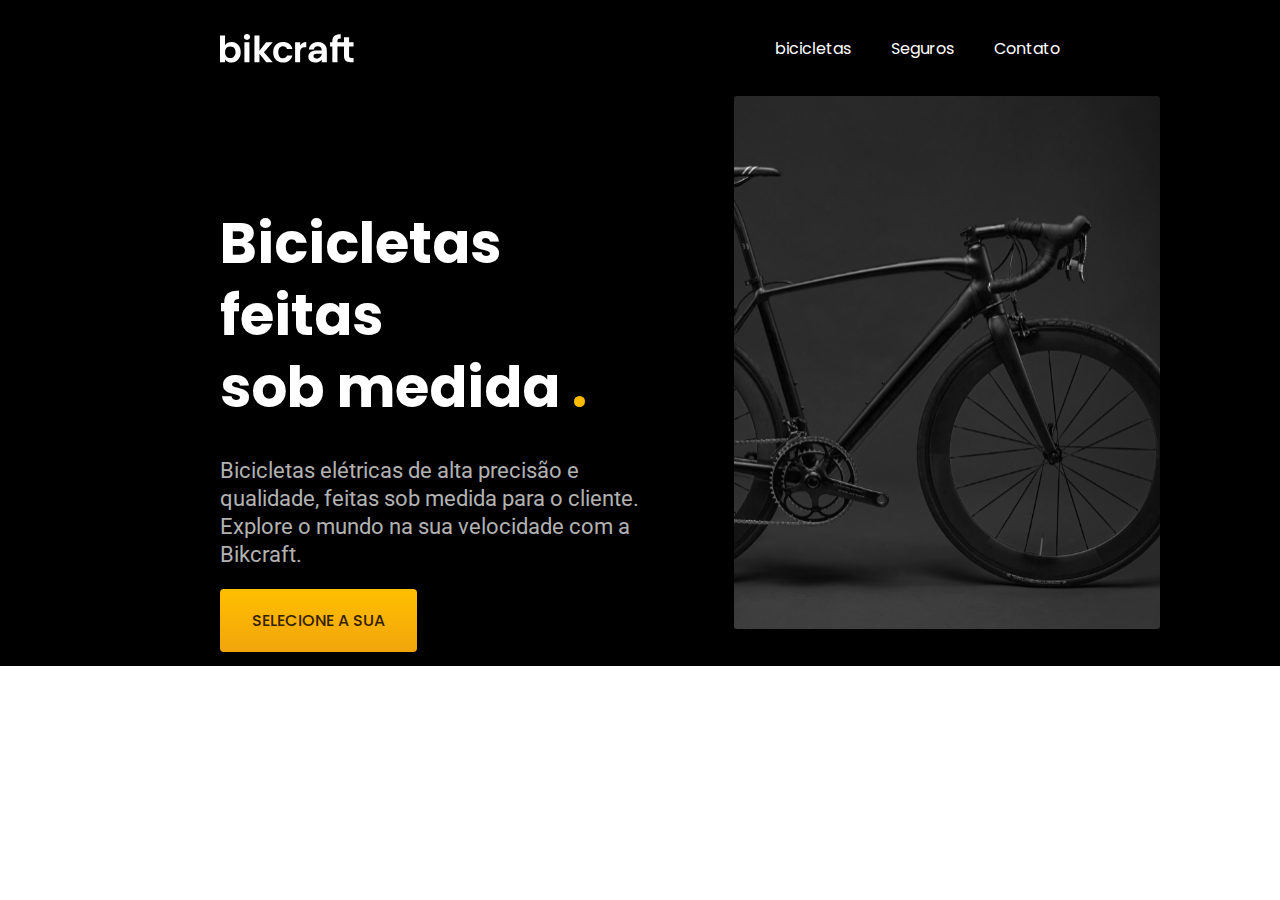
==== index.html @ 3790fc19 "introdução ok" ====
<!DOCTYPE html>
<html lang="pt-BR">

<head>
  <meta charset="UTF-8">
  <meta http-equiv="X-UA-Compatible" content="IE=edge">
  <meta name="viewport" content="width=device-width, initial-scale=1.0">
  <link rel="stylesheet" href="./css/geral.css">
  <link rel="stylesheet" href="./css/header.css">
  <link rel="stylesheet" href="./css/introducao.css">
  <title>Bikcraft Loja de bicicletas</title>
</head>

<body>
  <header class="header">
    <img class="logo-header" src="/img/bikcraft.svg" alt="logo bikcraft">

    <nav>
      <ul class="menu">
        <li><a href="#">bicicletas</a></li>
        <li><a href="#">Seguros</a></li>
        <li><a href="#">Contato</a></li>
      </ul>
    </nav>
  </header>

  <section id="introducao">
    <div>
      <h1 class="titulo-introducao">Bicicletas feitas <br>
        sob medida <span>.</span></h1>

      <p class="paragrafo-introducao">Bicicletas elétricas de alta precisão e qualidade, feitas sob medida para o
        cliente. Explore o mundo na sua
        velocidade
        com a Bikcraft.</p>

      <a class="botao-introducao" href="#">Selecione a sua</a>
    </div>

    <img class="bike-intro" src="/img/bicicleta-intro.svg" alt="bicicleta foto">
  </section>
</body>

</html>
---- css/geral.css ----
@import url("https://fonts.googleapis.com/css2?family=Poppins:wght@400;500;700&family=Roboto:wght@400;500;700&display=swap");

* {
  margin: 0;
  padding: 0;
}

:root {
  --bg-black: #000000;
  --font-titulo: "Poppins", sans-serif;
  --font-subtitulo: "Roboto", sans-serif;
}
---- css/header.css ----
.header {
  display: flex;
  flex-wrap: wrap;
  background: var(--bg-black);
  justify-content: space-between;
  align-items: center;
  padding: 2rem 13.75rem 2rem 13.75rem;
  font-family: "Poppins", sans-serif;
}

.logo-header {
  max-width: 100%;
}

.menu {
  display: flex;
  flex-wrap: wrap;
  list-style: none;
  gap: 2.5rem;
}

.menu li a {
  color: #ffffff;
  text-decoration: none;
}
---- css/introducao.css ----
#introducao {
  display: grid;
  grid-template-columns: 1fr 1fr;
  gap: 88px;
  padding: 0px 120px 120px 220px;
  background: #000000;
  height: 450px;
}

#introducao div {
  color: #ffffff;
  padding-top: 7rem;
}

.titulo-introducao {
  font-family: var(--font-titulo);
  font-size: 3.5rem;
  line-height: 72px;
}

.titulo-introducao span {
  color: #ffbb00;
}

.paragrafo-introducao {
  font-family: var(--font-subtitulo);
  font-size: 1.4rem;
  line-height: 28px;
  margin: 32px 0 40px 0;
  color: #b2b2b2;
}

.botao-introducao {
  padding: 20px 32px;
  border-radius: 4px;
  background: linear-gradient(180deg, #ffbf00 0%, #f2a50c 100%);
  text-decoration: none;
  text-transform: uppercase;
  color: #332200;
  font-family: var(--font-titulo);
  font-weight: 500;
  font-size: 1rem;
}

.bike-intro {
  max-width: 100%;
}

@media (min-width: 1920px) {
  #introducao {
    height: 550px;
  }

  .titulo-introducao {
    font-size: 5rem;
    line-height: 92px;
  }

  .paragrafo-introducao {
    font-size: 2rem;
    line-height: 40px;
  }
}
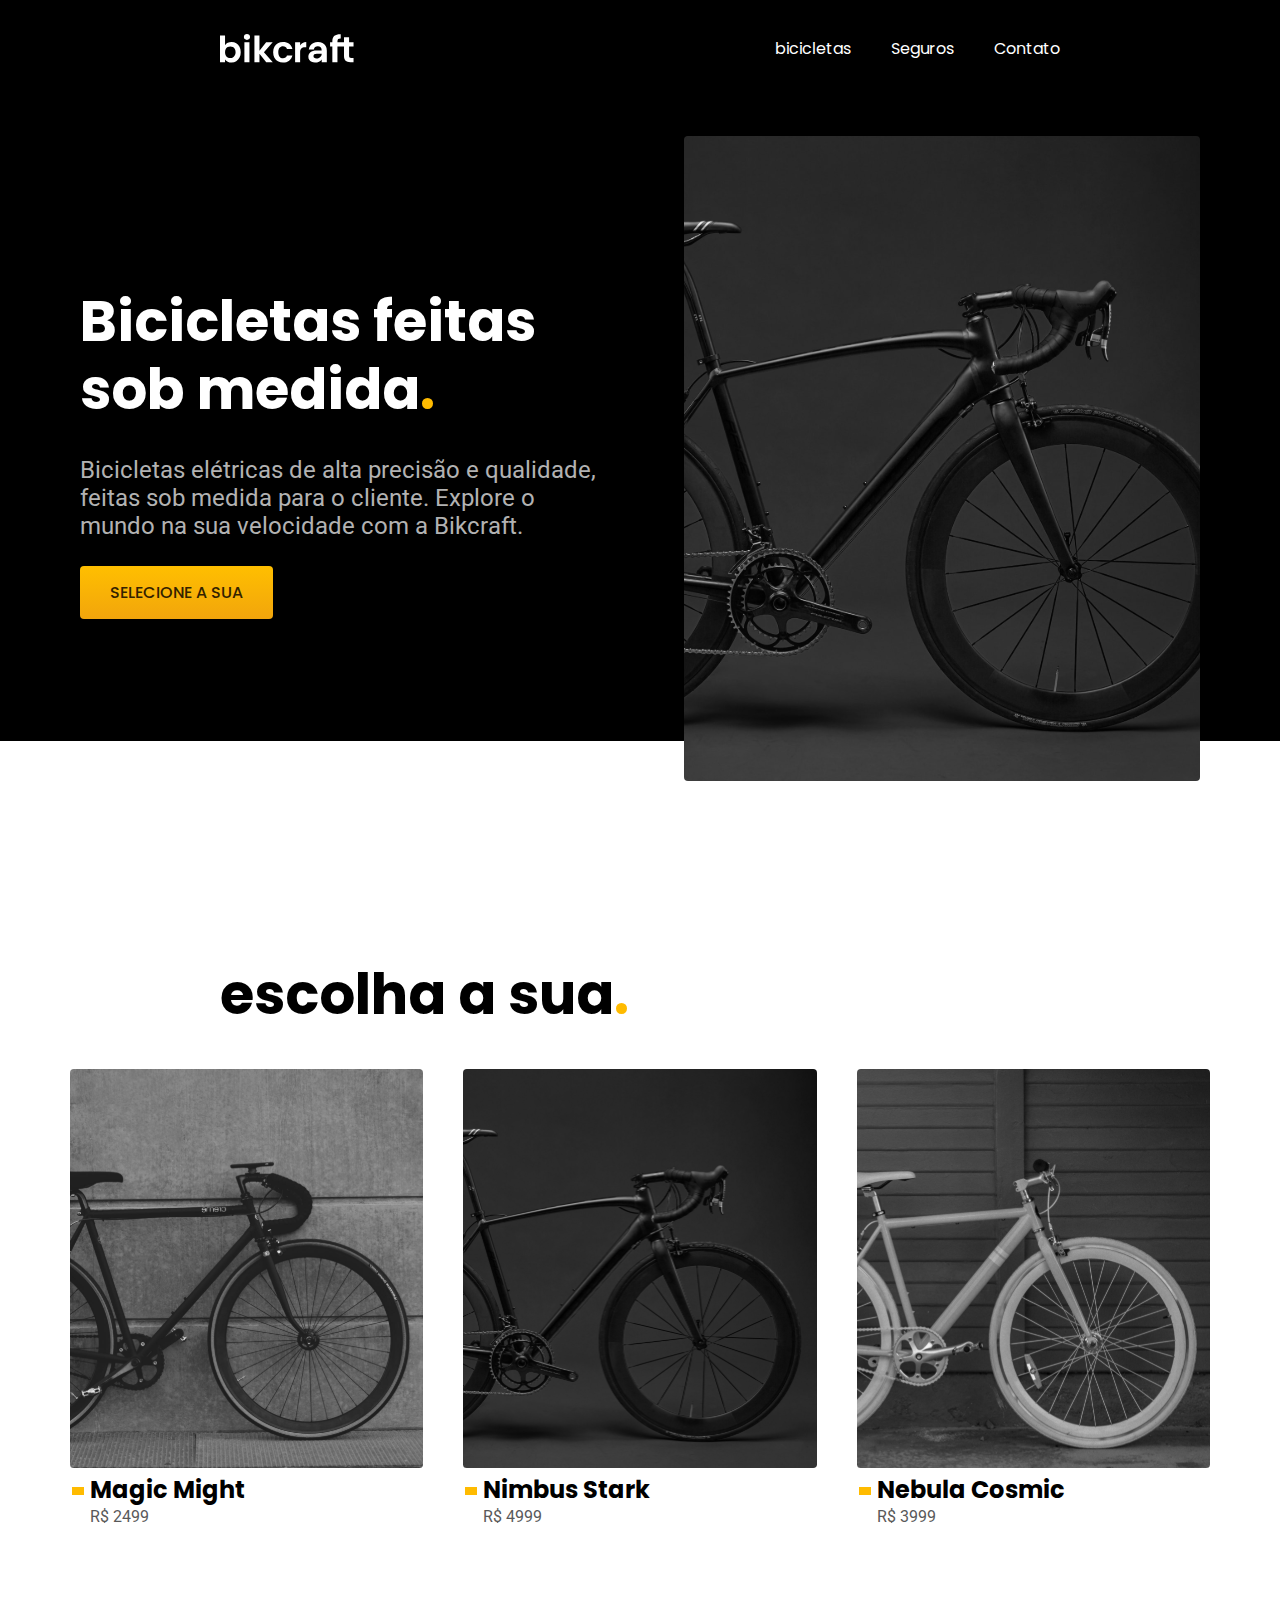
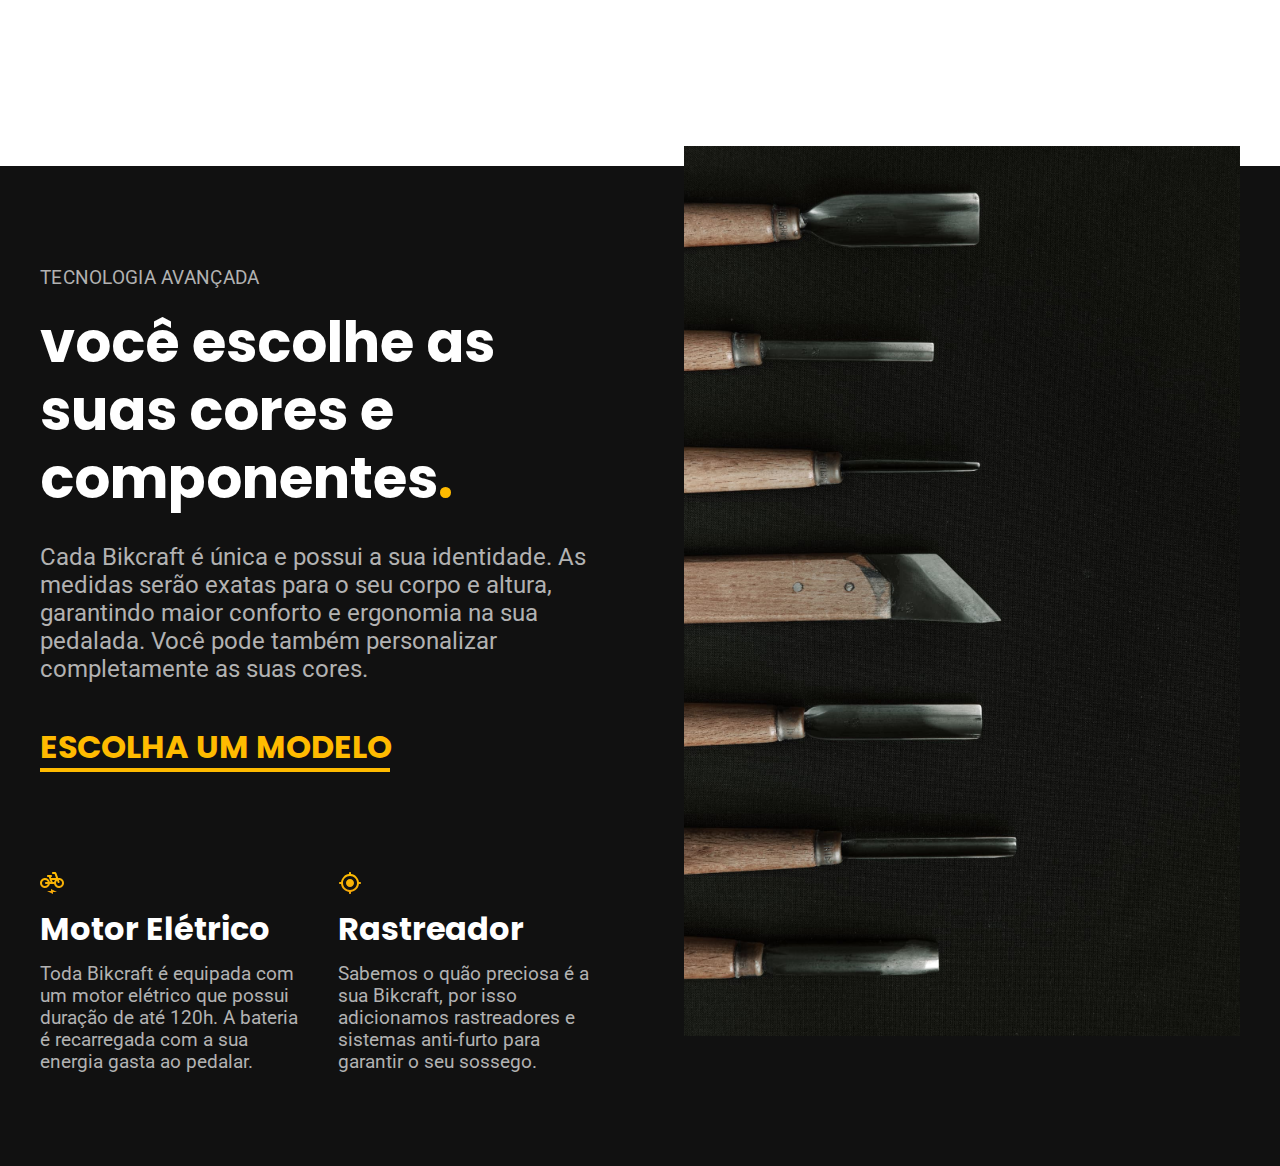
==== commit 6d1aed59: "responsividade" ====
--- a/index.html
+++ b/index.html
@@ -8,6 +8,9 @@
   <link rel="stylesheet" href="./css/geral.css">
   <link rel="stylesheet" href="./css/header.css">
   <link rel="stylesheet" href="./css/introducao.css">
+  <link rel="stylesheet" href="./css/selecao-bike.css">
+  <link rel="stylesheet" href="./css/selecao-bike.css">
+  <link rel="stylesheet" href="./css/diferencial.css">
   <title>Bikcraft Loja de bicicletas</title>
 </head>
 
@@ -26,8 +29,8 @@
 
   <section id="introducao">
     <div>
-      <h1 class="titulo-introducao">Bicicletas feitas <br>
-        sob medida <span>.</span></h1>
+      <h1 class="titulo">Bicicletas feitas <br>
+        sob medida<span>.</span></h1>
 
       <p class="paragrafo-introducao">Bicicletas elétricas de alta precisão e qualidade, feitas sob medida para o
         cliente. Explore o mundo na sua
@@ -39,6 +42,58 @@
 
     <img class="bike-intro" src="/img/bicicleta-intro.svg" alt="bicicleta foto">
   </section>
+
+  <section id="bicicletas">
+    <h1 class="titulo">escolha a sua<span>.</span></h1>
+
+    <div class="selecao-bike">
+
+      <div class="bike-option">
+        <a href="#"><img src="/img/bike-Magic-might.svg" alt=""></a>
+        <h2>Magic Might</h2>
+        <span>R$ 2499</span>
+      </div>
+
+      <div class="bike-option">
+        <a href=""><img src="/img/Nimbus-stark.svg" alt=""></a>
+        <h2>Nimbus Stark</h2>
+        <span>R$ 4999</span>
+      </div>
+
+      <div class="bike-option">
+        <a href=""><img src="/img/Nebula-Cosmic.svg" alt=""></a>
+        <h2>Nebula Cosmic</h2>
+        <span>R$ 3999</span>
+      </div>
+    </div>
+  </section>
+
+  <section id="diferencial">
+    <div>
+      <p class="p1">Tecnologia avançada</p>
+      <h1 class="titulo">você escolhe as <br> suas cores e <br> componentes<span>.</span></h1>
+      <p class="p2">Cada Bikcraft é única e possui a sua identidade. As medidas serão exatas para o seu corpo e altura,
+        garantindo
+        maior
+        conforto e ergonomia na sua pedalada. Você pode também personalizar completamente as suas cores.</p>
+      <h3 class="escolha">ESCOLHA UM MODELO</h3>
+
+      <div class="adicionais-diferencial">
+        <img src="/img/eletrica.svg" alt="">
+        <img src="/img/rastreador.svg" alt="">
+        <h3 class="subtitulo-diferencial">Motor Elétrico</h3>
+        <h3 class="subtitulo-diferencial">Rastreador</h3>
+        <p class="p-diferencial">Toda Bikcraft é equipada com um motor elétrico que possui duração de até 120h. A
+          bateria é recarregada com a sua energia
+          gasta ao pedalar.</p>
+        <p class="p-diferencial">Sabemos o quão preciosa é a sua Bikcraft, por isso adicionamos rastreadores e sistemas
+          anti-furto para garantir o seu
+          sossego.</p>
+      </div>
+    </div>
+
+    <img class="img-ferramentas" src="/img/ferramentas.svg" alt="ferramentas diferencial">
+  </section>
 </body>
 
 </html>--- a/css/introducao.css
+++ b/css/introducao.css
@@ -2,36 +2,34 @@
   display: grid;
   grid-template-columns: 1fr 1fr;
   gap: 88px;
-  padding: 0px 120px 120px 220px;
+  padding: 0px 120px 0px 220px;
   background: #000000;
-  height: 450px;
 }
 
 #introducao div {
   color: #ffffff;
-  padding-top: 7rem;
+  margin-top: 12rem;
 }
 
-.titulo-introducao {
+.titulo {
   font-family: var(--font-titulo);
-  font-size: 3.5rem;
+  font-size: 4rem;
   line-height: 72px;
 }
 
-.titulo-introducao span {
+.titulo span {
   color: #ffbb00;
 }
 
-.paragrafo-introducao {
+#introducao .paragrafo-introducao {
   font-family: var(--font-subtitulo);
-  font-size: 1.4rem;
-  line-height: 28px;
+  font-size: 2rem;
   margin: 32px 0 40px 0;
   color: #b2b2b2;
 }
 
 .botao-introducao {
-  padding: 20px 32px;
+  padding: 15px 30px;
   border-radius: 4px;
   background: linear-gradient(180deg, #ffbf00 0%, #f2a50c 100%);
   text-decoration: none;
@@ -44,13 +42,11 @@
 
 .bike-intro {
   max-width: 100%;
+  position: relative;
+  top: 40px;
 }
 
 @media (min-width: 1920px) {
-  #introducao {
-    height: 550px;
-  }
-
   .titulo-introducao {
     font-size: 5rem;
     line-height: 92px;
@@ -61,3 +57,35 @@
     line-height: 40px;
   }
 }
+
+@media (max-width: 1470px) {
+  .titulo {
+    font-size: 3.5rem;
+    line-height: 68px;
+  }
+
+  #introducao .paragrafo-introducao {
+    font-size: 1.5rem;
+  }
+}
+
+@media (max-width: 1340px) {
+  #introducao {
+    padding: 0px 80px;
+  }
+}
+
+@media (max-width: 1160px) {
+  #introducao {
+    grid-template-columns: 1fr;
+    padding: 0px 150px 100px 150px;
+  }
+
+  #introducao div {
+    margin-top: 6rem;
+  }
+
+  .bike-intro {
+    display: none;
+  }
+}
--- a/css/selecao-bike.css
+++ b/css/selecao-bike.css
@@ -0,0 +1,40 @@
+#bicicletas {
+  margin-top: 220px;
+}
+
+#bicicletas .titulo {
+  margin-left: 220px;
+}
+
+.selecao-bike {
+  display: grid;
+  grid-template-columns: repeat(3, 1fr);
+  gap: 40px;
+  padding: 40px 70px;
+}
+
+.bike-option h2 {
+  font-family: "Poppins", sans-serif;
+  padding-left: 20px;
+  position: relative;
+}
+
+.bike-option h2::before {
+  content: "";
+  position: absolute;
+  width: 12px;
+  height: 8px;
+  background: #ffbb00;
+  left: 2px;
+  top: 15px;
+}
+
+.bike-option span {
+  color: #595959;
+  font-family: "Roboto", sans-serif;
+  padding-left: 20px;
+}
+
+.bike-option img {
+  max-width: 100%;
+}
--- a/css/selecao-bike.css
+++ b/css/selecao-bike.css
@@ -0,0 +1,40 @@
+#bicicletas {
+  margin-top: 220px;
+}
+
+#bicicletas .titulo {
+  margin-left: 220px;
+}
+
+.selecao-bike {
+  display: grid;
+  grid-template-columns: repeat(3, 1fr);
+  gap: 40px;
+  padding: 40px 70px;
+}
+
+.bike-option h2 {
+  font-family: "Poppins", sans-serif;
+  padding-left: 20px;
+  position: relative;
+}
+
+.bike-option h2::before {
+  content: "";
+  position: absolute;
+  width: 12px;
+  height: 8px;
+  background: #ffbb00;
+  left: 2px;
+  top: 15px;
+}
+
+.bike-option span {
+  color: #595959;
+  font-family: "Roboto", sans-serif;
+  padding-left: 20px;
+}
+
+.bike-option img {
+  max-width: 100%;
+}
--- a/css/diferencial.css
+++ b/css/diferencial.css
@@ -0,0 +1,75 @@
+#diferencial {
+  display: grid;
+  grid-template-columns: 1fr 1fr;
+  gap: 88px;
+  margin-top: 200px;
+  padding: 72px 120px 0px 220px;
+  background: #111111;
+  height: 100vh;
+}
+
+#diferencial div p {
+  color: #b2b2b2;
+  font-family: "Roboto", sans-serif;
+  font-size: 1.5rem;
+}
+
+#diferencial .p1 {
+  font-size: 1.2rem;
+  text-transform: uppercase;
+  letter-spacing: 0.015em;
+  margin-bottom: 20px;
+}
+
+#diferencial .titulo {
+  color: #ffffff;
+  margin-bottom: 30px;
+}
+
+.escolha {
+  color: #ffbb00;
+  text-transform: uppercase;
+  font-family: "Poppins", sans-serif;
+  font-size: 2rem;
+  margin: 40px 0px 100px 0px;
+  position: relative;
+}
+
+.escolha::after {
+  content: "";
+  width: 350px;
+  height: 4px;
+  background-color: #ffbb00;
+  position: absolute;
+  left: 0px;
+  top: 45px;
+}
+
+.adicionais-diferencial {
+  display: grid;
+  grid-template-columns: 1fr 1fr;
+  gap: 10px 40px;
+}
+
+.subtitulo-diferencial {
+  font-family: "Poppins", sans-serif;
+  color: #ffffff;
+  font-size: 2rem;
+}
+
+#diferencial .adicionais-diferencial .p-diferencial {
+  font-size: 1.2rem;
+  line-height: 22px;
+}
+
+.img-ferramentas {
+  max-width: 100%;
+  position: relative;
+  top: -120px;
+}
+
+@media (max-width: 1300px) {
+  #diferencial {
+    padding: 100px 40px 0px 40px;
+  }
+}
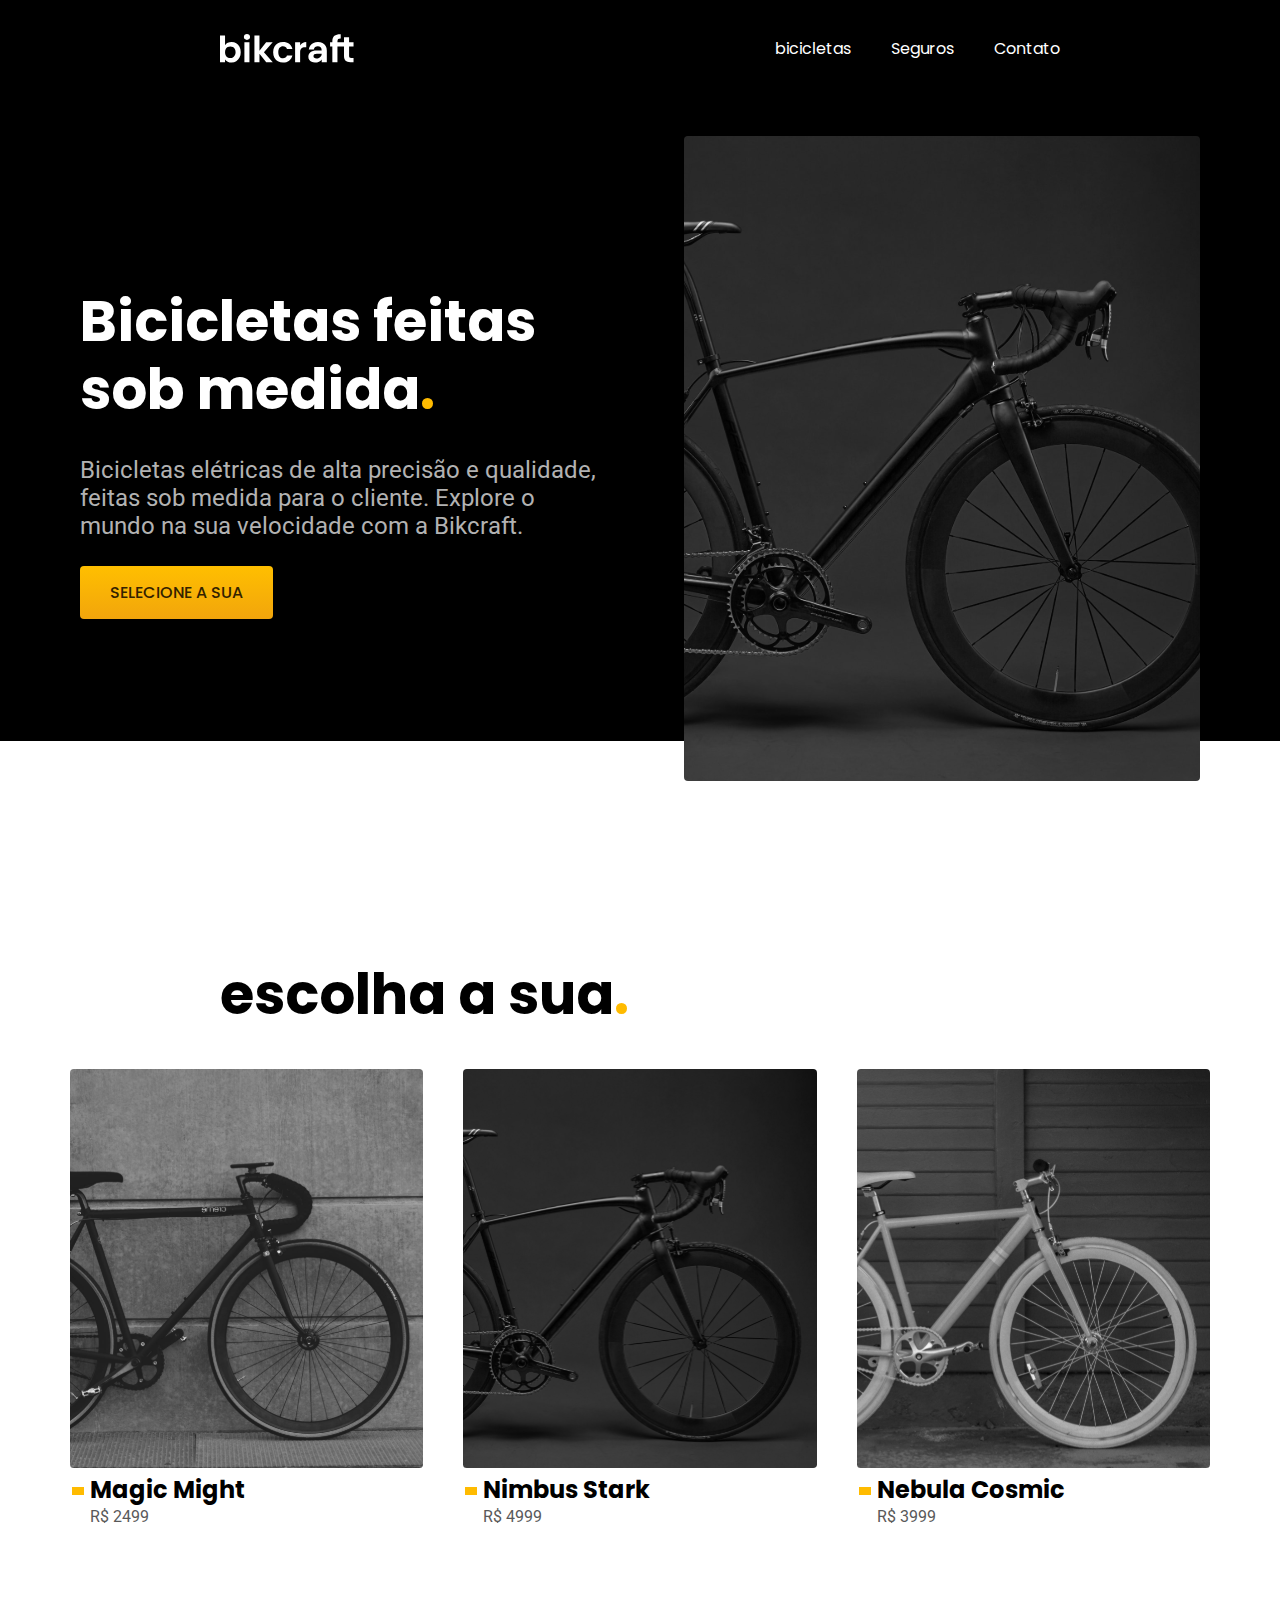
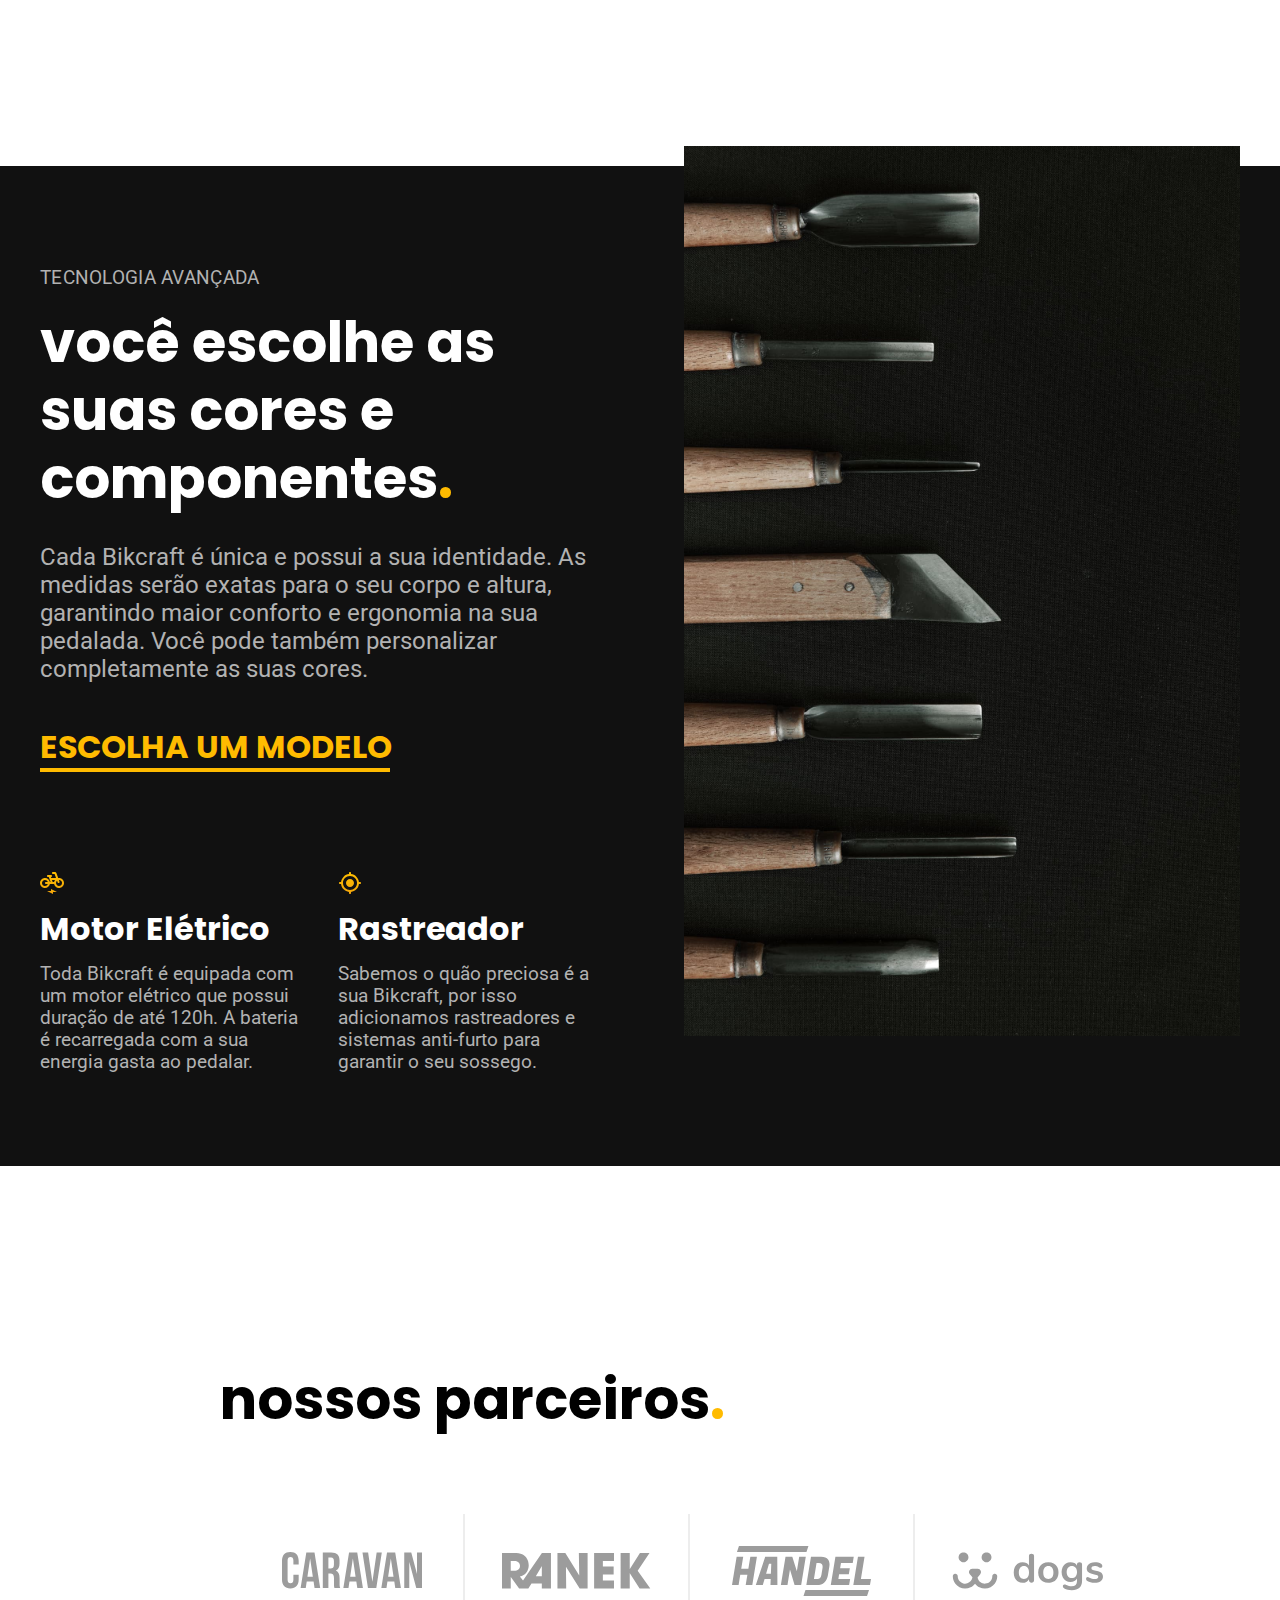
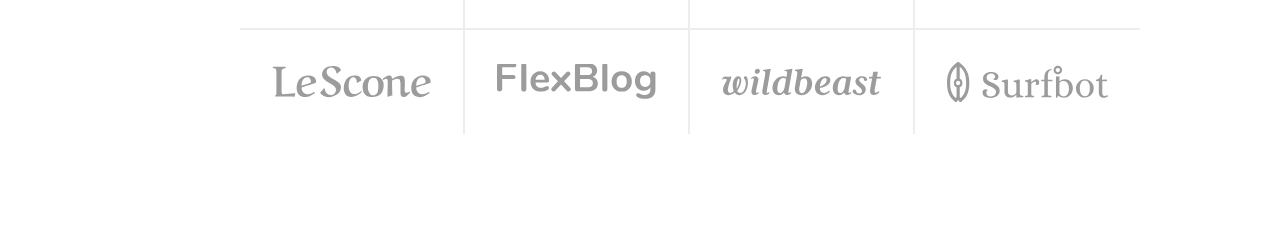
==== commit 101c58f2: "parceiros ok" ====
--- a/index.html
+++ b/index.html
@@ -11,6 +11,7 @@
   <link rel="stylesheet" href="./css/selecao-bike.css">
   <link rel="stylesheet" href="./css/selecao-bike.css">
   <link rel="stylesheet" href="./css/diferencial.css">
+  <link rel="stylesheet" href="./css/parceiros.css">
   <title>Bikcraft Loja de bicicletas</title>
 </head>
 
@@ -94,6 +95,23 @@
 
     <img class="img-ferramentas" src="/img/ferramentas.svg" alt="ferramentas diferencial">
   </section>
+
+  <section id="parceiros">
+    <h1 class="titulo">nossos parceiros<span>.</span></h1>
+
+    <div>
+      <ul class="conteiner-parceiros">
+        <li><img class="img-parceiros" src="/img/parceiros/caravan.svg" alt=""></li>
+        <li><img class="img-parceiros" src="/img/parceiros/ranek.svg" alt=""></li>
+        <li><img class="img-parceiros" src="/img/parceiros/handel.svg" alt=""></li>
+        <li><img class="img-parceiros" src="/img//parceiros/dogs.svg" alt=""></li>
+        <li><img class="img-parceiros" src="/img/parceiros/lescone.svg" alt=""></li>
+        <li><img class="img-parceiros" src="/img/parceiros/flexblog.svg" alt=""></li>
+        <li><img class="img-parceiros" src="/img//parceiros/wildbeast.svg" alt=""></li>
+        <li><img class="img-parceiros" src="/img//parceiros/surfbot.svg" alt=""></li>
+      </ul>
+    </div>
+  </section>
 </body>
 
 </html>--- a/css/header.css
+++ b/css/header.css
@@ -23,3 +23,9 @@
   color: #ffffff;
   text-decoration: none;
 }
+
+@media (max-width: 900px) {
+  .header {
+    padding: 2rem 5rem;
+  }
+}
--- a/css/introducao.css
+++ b/css/introducao.css
@@ -23,7 +23,7 @@
 
 #introducao .paragrafo-introducao {
   font-family: var(--font-subtitulo);
-  font-size: 2rem;
+  font-size: 1.8rem;
   margin: 32px 0 40px 0;
   color: #b2b2b2;
 }
--- a/css/selecao-bike.css
+++ b/css/selecao-bike.css
@@ -38,3 +38,13 @@
 .bike-option img {
   max-width: 100%;
 }
+
+@media (max-width: 850px) {
+  #bicicletas .titulo {
+    margin-left: 10rem;
+  }
+  .selecao-bike {
+    margin-left: 5rem;
+    grid-template-columns: 1fr;
+  }
+}
--- a/css/selecao-bike.css
+++ b/css/selecao-bike.css
@@ -38,3 +38,13 @@
 .bike-option img {
   max-width: 100%;
 }
+
+@media (max-width: 850px) {
+  #bicicletas .titulo {
+    margin-left: 10rem;
+  }
+  .selecao-bike {
+    margin-left: 5rem;
+    grid-template-columns: 1fr;
+  }
+}
--- a/css/diferencial.css
+++ b/css/diferencial.css
@@ -73,3 +73,25 @@
     padding: 100px 40px 0px 40px;
   }
 }
+
+@media (max-width: 1170px) {
+  #diferencial {
+    padding: 50px 40px 0px 40px;
+  }
+  #diferencial div p {
+    font-size: 1.2rem;
+  }
+
+  #diferencial .titulo {
+    font-size: 3rem;
+    line-height: 50px;
+  }
+  .escolha {
+    font-size: 1.5rem;
+    margin: 40px 0px 50px 0px;
+  }
+
+  .escolha::after {
+    width: 260px;
+  }
+}
--- a/css/parceiros.css
+++ b/css/parceiros.css
@@ -0,0 +1,32 @@
+#parceiros {
+  margin-top: 200px;
+  padding: 0px 120px 100px 220px;
+}
+
+.conteiner-parceiros {
+  margin-top: 80px;
+  display: grid;
+  grid-template-columns: repeat(4, 1fr);
+  padding: 0px 20px;
+  list-style: none;
+}
+
+.conteiner-parceiros li {
+  padding: 32px;
+  display: flex;
+  border-right: 2px solid #ededed;
+}
+
+.conteiner-parceiros li:last-child,
+.conteiner-parceiros li:nth-child(4) {
+  border-right: none;
+}
+
+.conteiner-parceiros li:nth-child(n + 5) {
+  border-top: 2px solid #ededed;
+}
+
+.img-parceiros {
+  margin: auto;
+  max-width: 100%;
+}
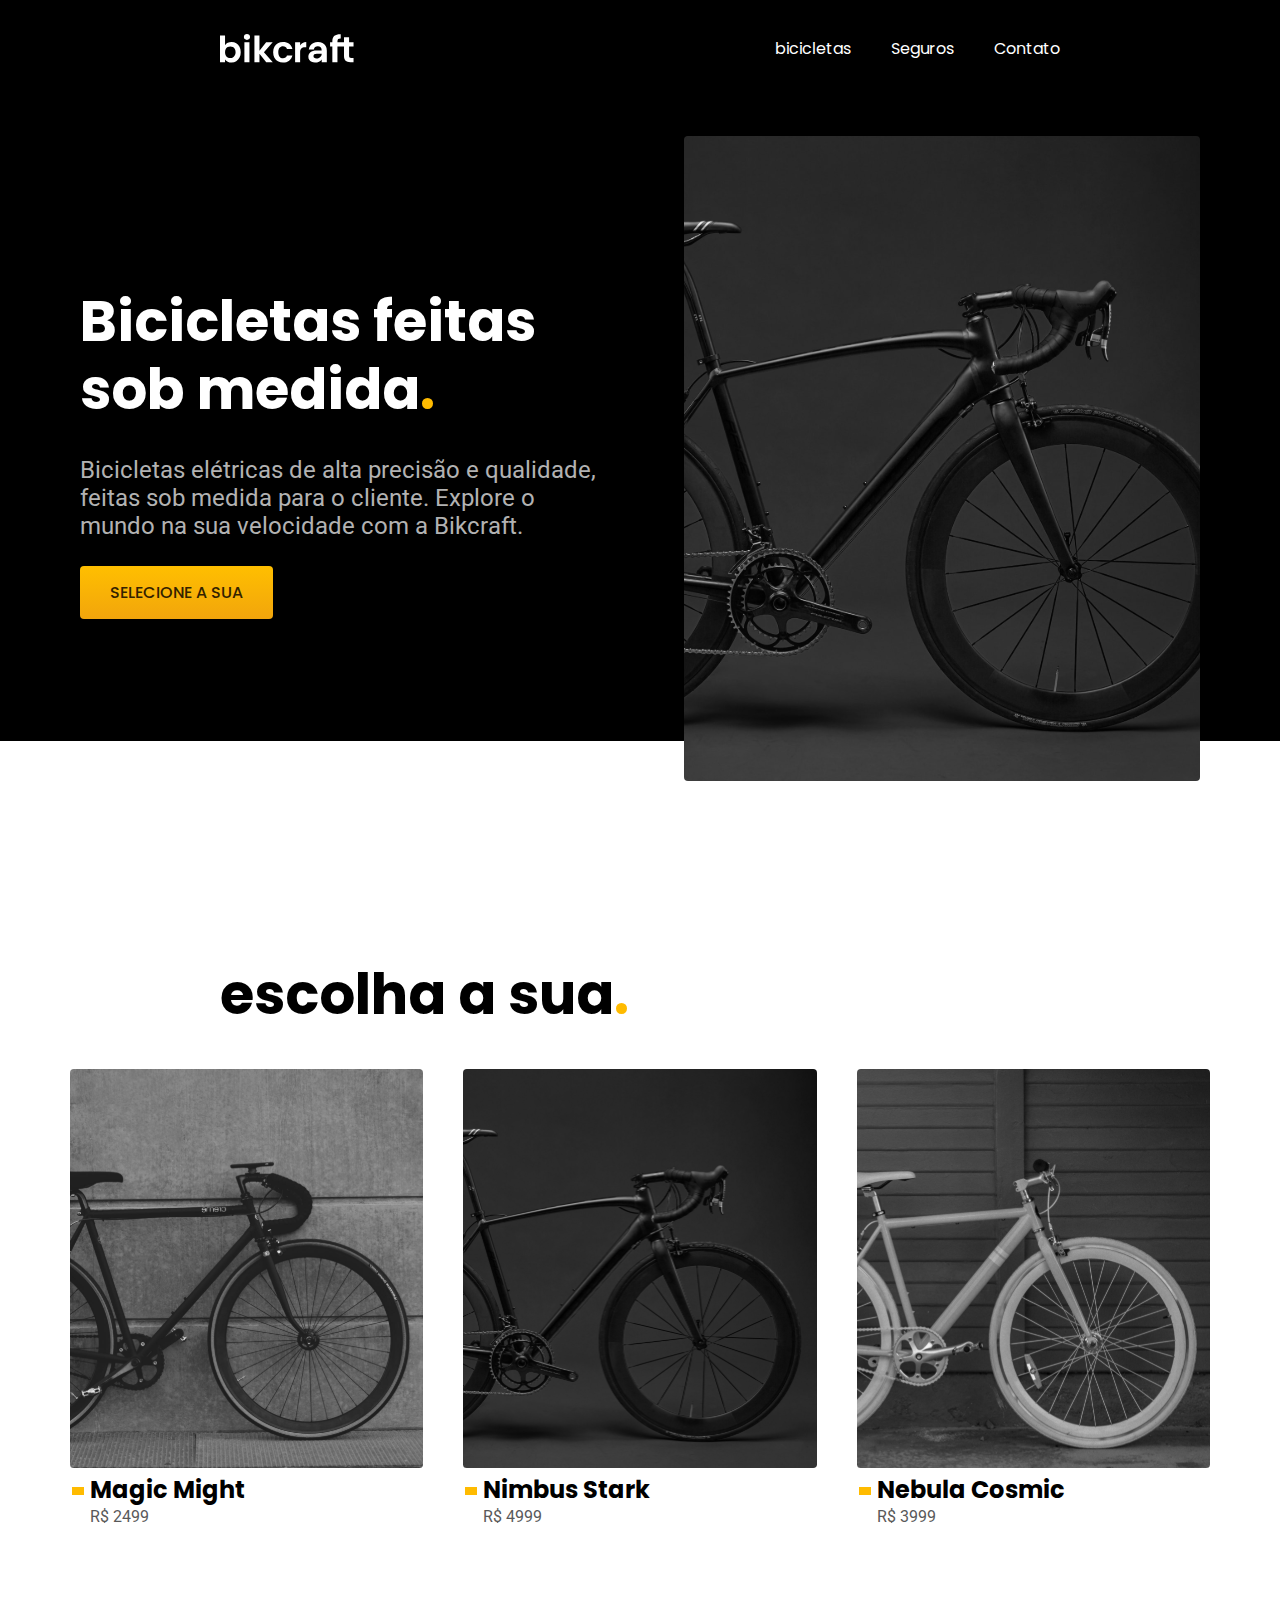
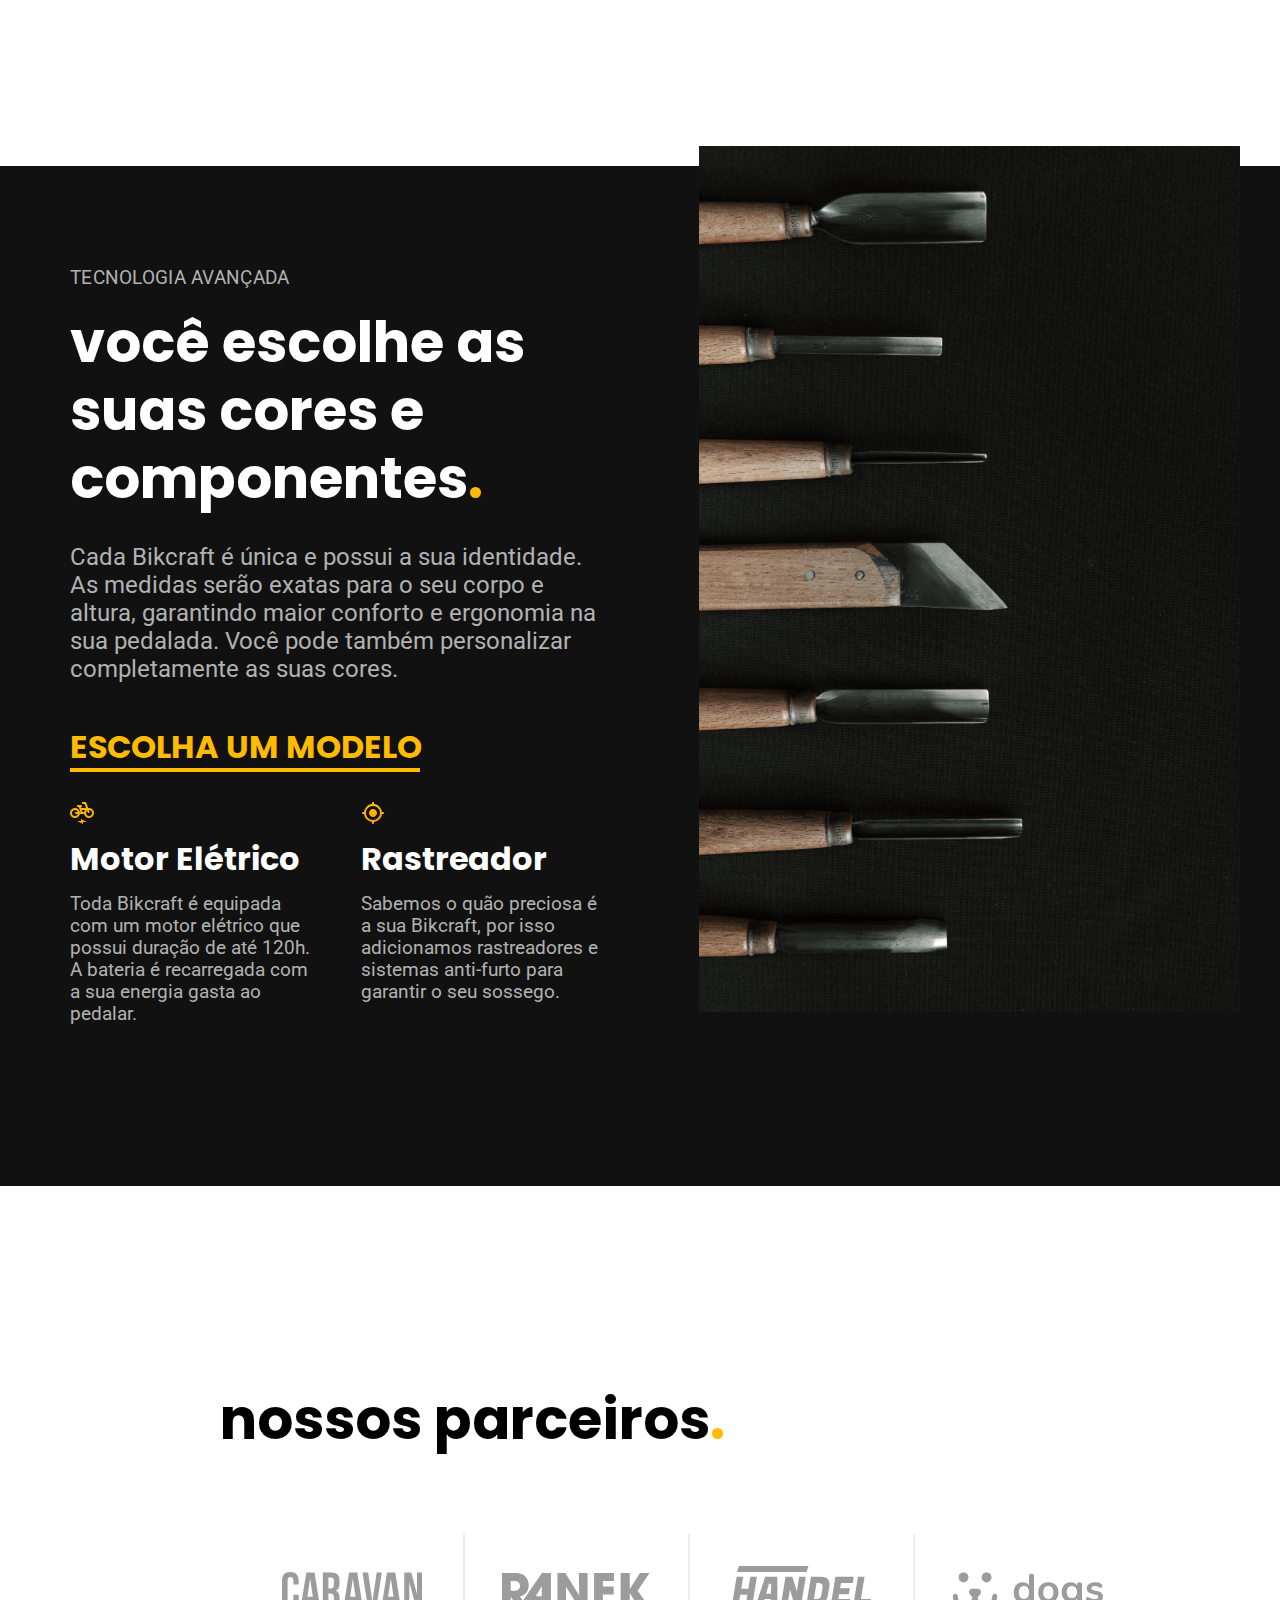
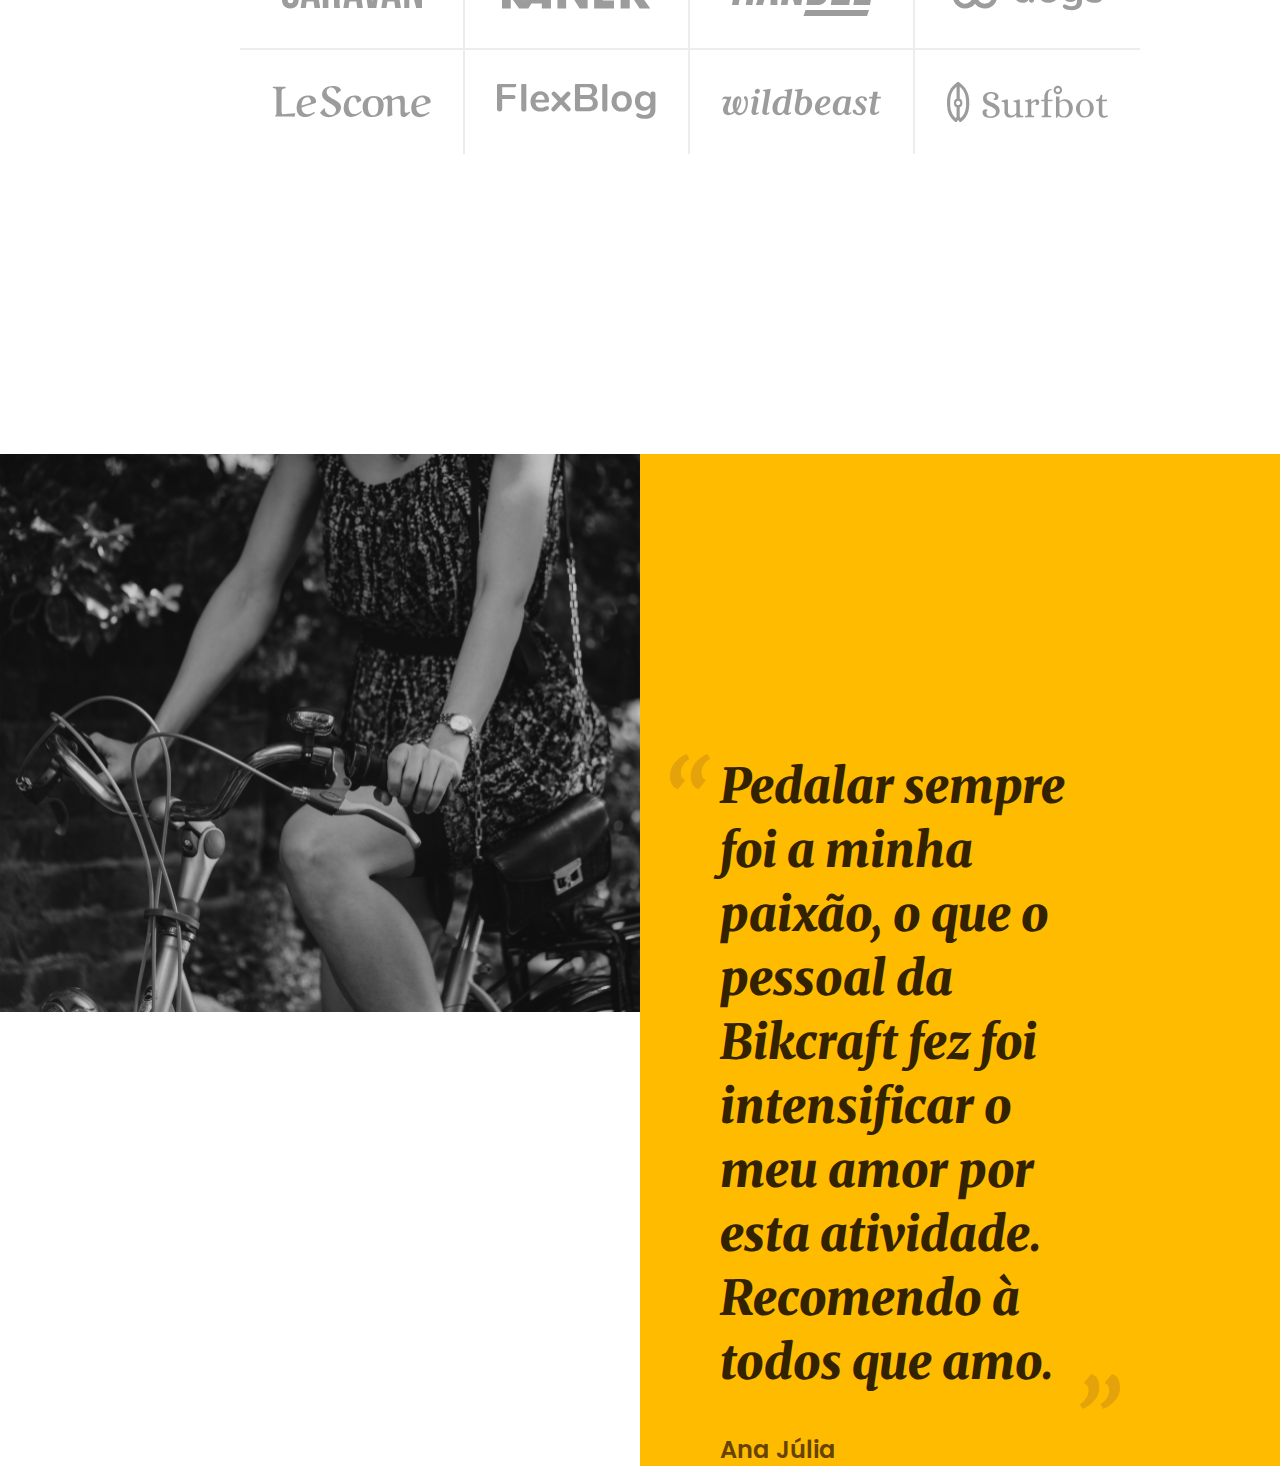
==== commit 15636c15: "depoimento ok" ====
--- a/index.html
+++ b/index.html
@@ -12,6 +12,7 @@
   <link rel="stylesheet" href="./css/selecao-bike.css">
   <link rel="stylesheet" href="./css/diferencial.css">
   <link rel="stylesheet" href="./css/parceiros.css">
+  <link rel="stylesheet" href="./css/depoimento.css">
   <title>Bikcraft Loja de bicicletas</title>
 </head>
 
@@ -112,6 +113,18 @@
       </ul>
     </div>
   </section>
+
+  <article class="depoimento">
+    <img class="img-depoimento" src="/img/depoimento.svg" alt="mulher andando de bicicleta">
+
+    <div class="container-paragrafo">
+      <p class="texto-depoimento">Pedalar sempre foi a minha paixão, o que o pessoal da Bikcraft fez foi intensificar o
+        meu amor por esta
+        atividade.
+        Recomendo à todos que amo.</p>
+      <span class="nome-depoimento">Ana Júlia</span>
+    </div>
+  </article>
 </body>
 
 </html>--- a/css/geral.css
+++ b/css/geral.css
@@ -1,4 +1,4 @@
-@import url("https://fonts.googleapis.com/css2?family=Poppins:wght@400;500;700&family=Roboto:wght@400;500;700&display=swap");
+@import url("https://fonts.googleapis.com/css2?family=Merriweather:ital,wght@1,700&family=Poppins:wght@400;500;700&family=Roboto:wght@400;500;700&display=swap");
 
 * {
   margin: 0;
--- a/css/diferencial.css
+++ b/css/diferencial.css
@@ -68,9 +68,13 @@
   top: -120px;
 }
 
-@media (max-width: 1300px) {
+@media (max-width: 1440px) {
   #diferencial {
-    padding: 100px 40px 0px 40px;
+    padding: 100px 40px 20px 70px;
+  }
+
+  .escolha {
+    margin-bottom: 30px;
   }
 }
 
--- a/css/depoimento.css
+++ b/css/depoimento.css
@@ -0,0 +1,54 @@
+.depoimento {
+  display: grid;
+  grid-template-columns: 1fr 1fr;
+  margin-top: 200px;
+}
+
+.img-depoimento {
+  width: 100%;
+}
+
+.container-paragrafo {
+  background: #ffbb00;
+  padding: 300px 180px 0 80px;
+}
+
+.texto-depoimento {
+  font-family: "Merriweather";
+  font-style: italic;
+  font-weight: 900;
+  font-size: 3rem;
+  line-height: 4rem;
+  color: #332200;
+  display: inline-block;
+  margin-bottom: 40px;
+  position: relative;
+}
+
+.texto-depoimento::after {
+  content: "";
+  width: 40px;
+  height: 35px;
+  position: absolute;
+  bottom: -15px;
+  right: -20px;
+  background: url(/img/aspas.svg) no-repeat center;
+}
+
+.texto-depoimento::before {
+  content: "";
+  width: 40px;
+  height: 35px;
+  position: absolute;
+  left: -50px;
+  background: url(/img/aspas2.svg) no-repeat center;
+}
+
+.nome-depoimento {
+  font-family: "Poppins";
+  font-style: normal;
+  font-weight: 600;
+  font-size: 1.5rem;
+  line-height: 2rem;
+  color: #664400;
+}
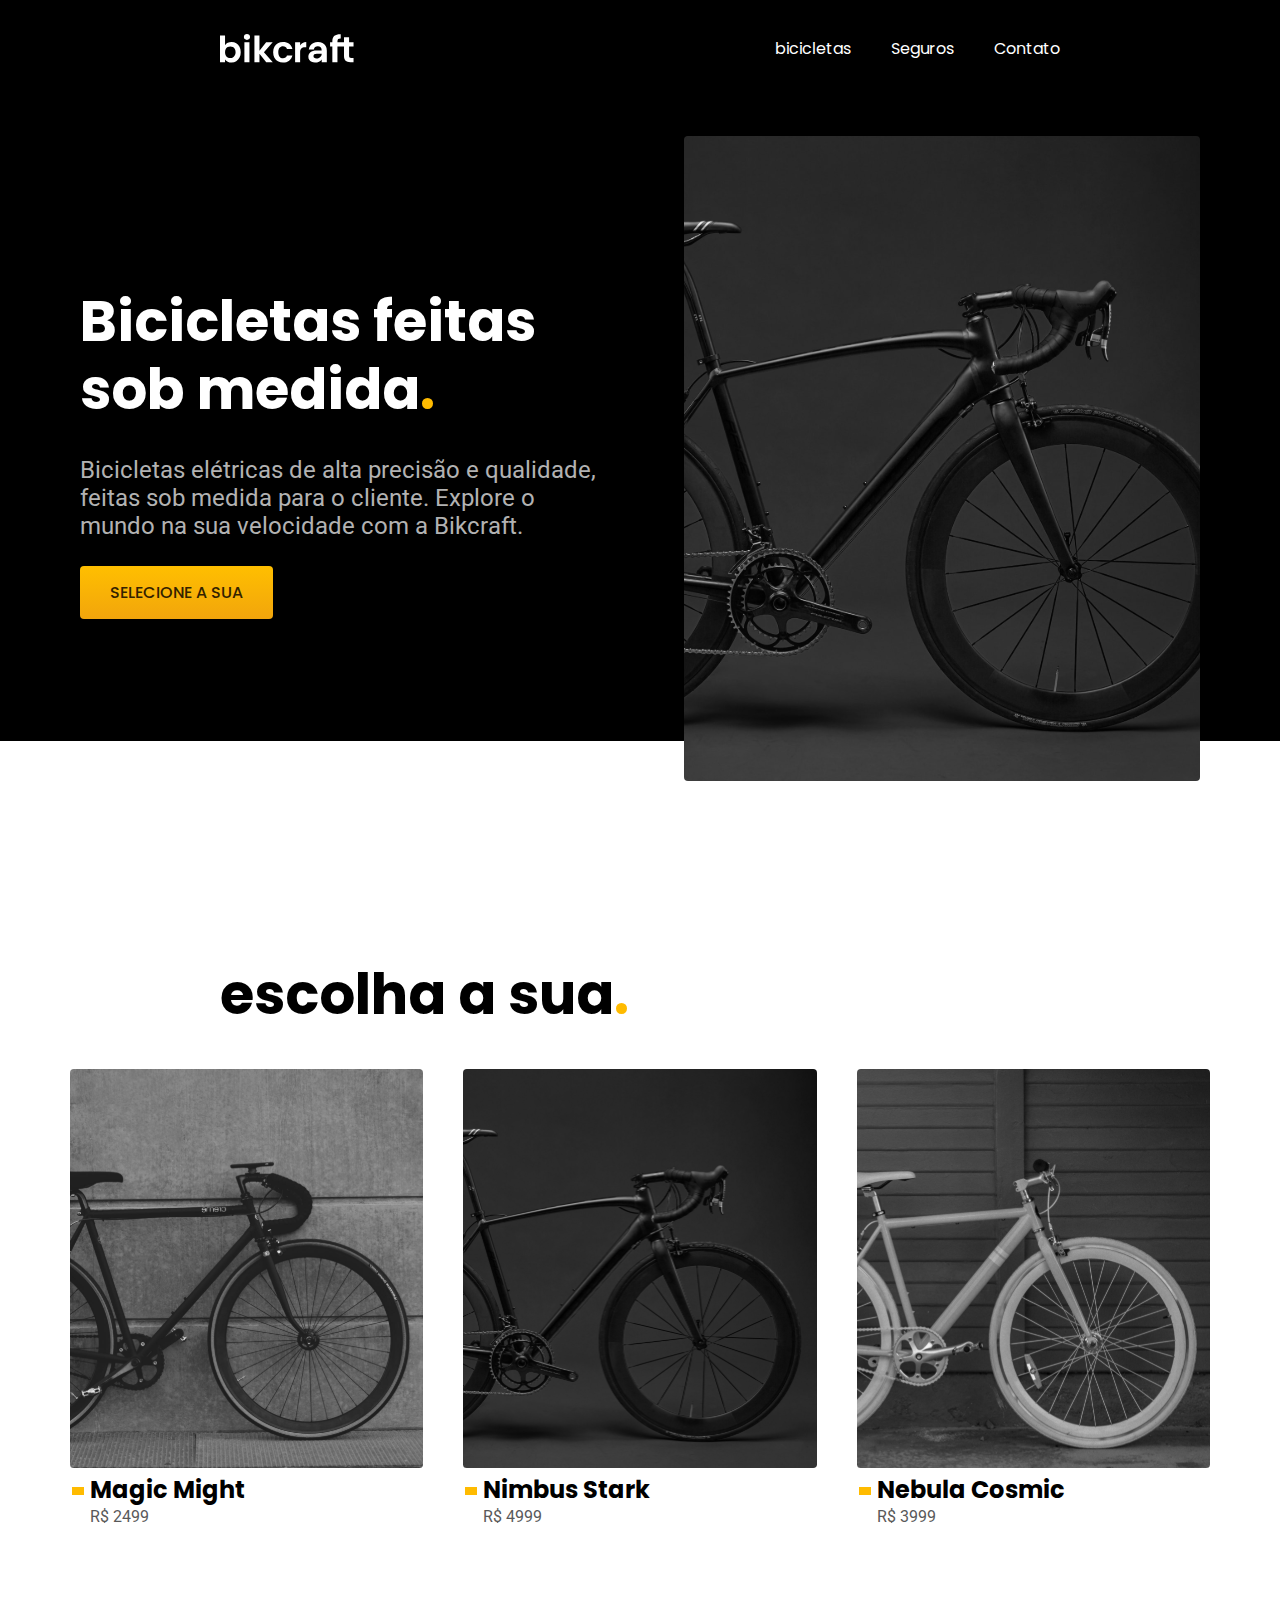
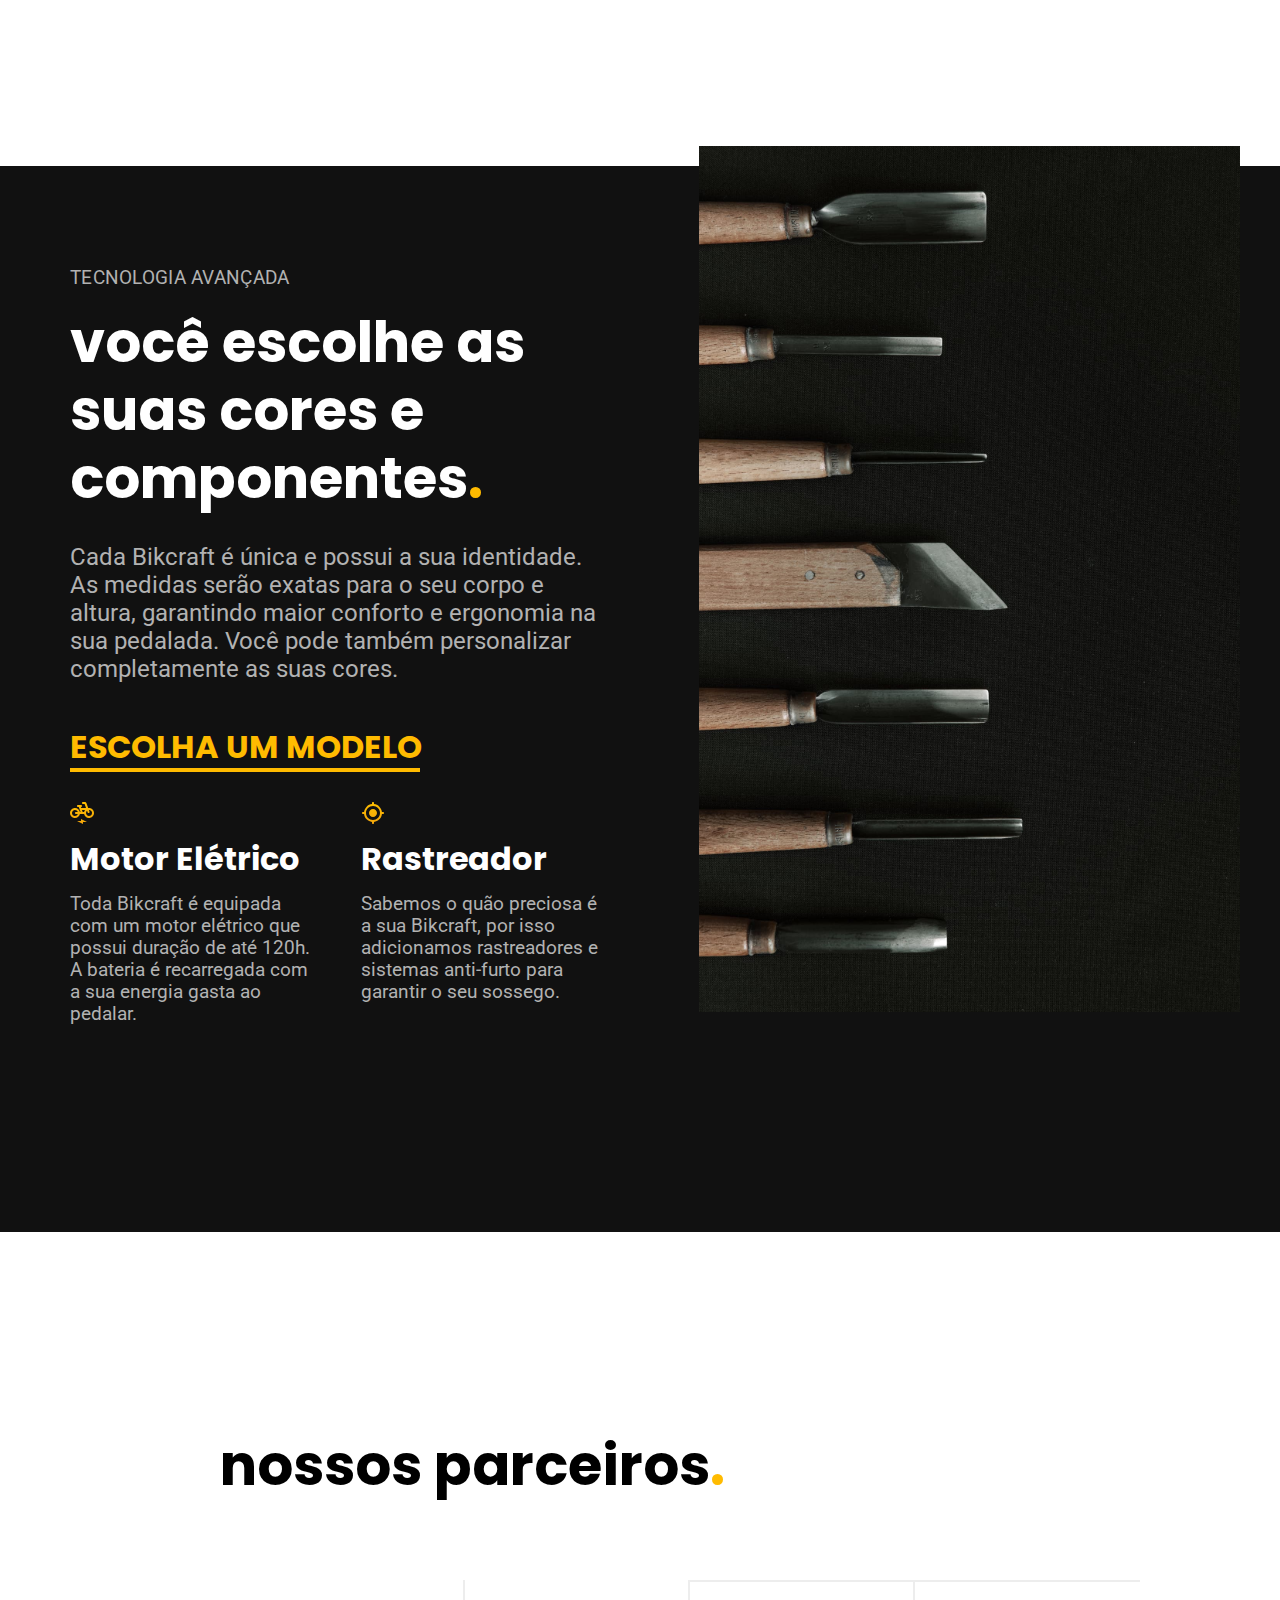
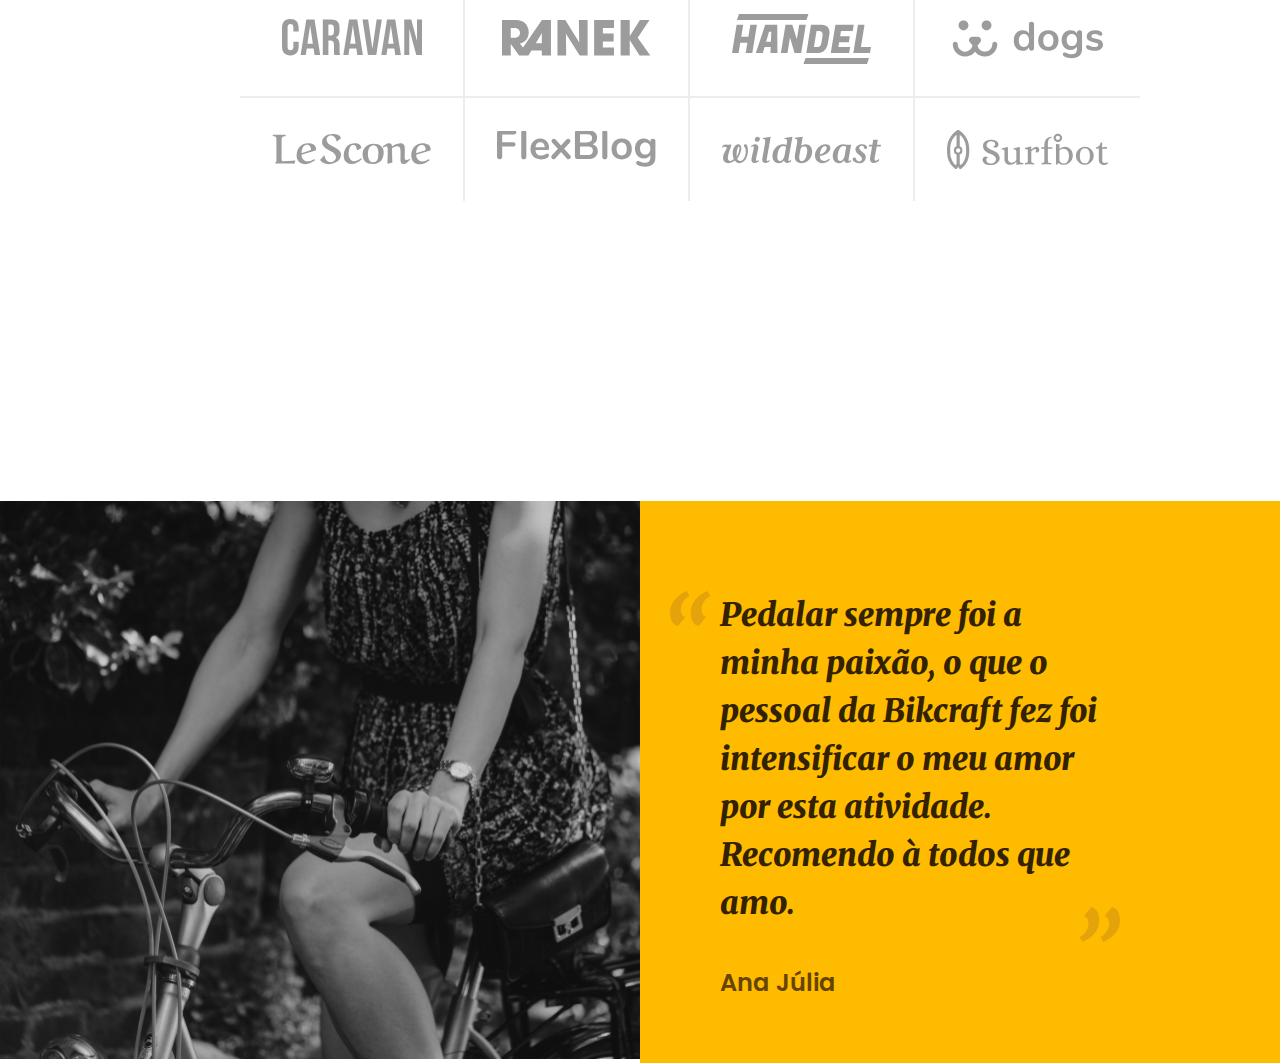
==== commit e37edd12: "depoimenmto ok" ====
--- a/index.html
+++ b/index.html
@@ -115,8 +115,9 @@
   </section>
 
   <article class="depoimento">
-    <img class="img-depoimento" src="/img/depoimento.svg" alt="mulher andando de bicicleta">
-
+    <figure>
+      <img class="img-depoimento" src="/img/depoimento.svg" alt="mulher andando de bicicleta">
+    </figure>
     <div class="container-paragrafo">
       <p class="texto-depoimento">Pedalar sempre foi a minha paixão, o que o pessoal da Bikcraft fez foi intensificar o
         meu amor por esta
--- a/css/diferencial.css
+++ b/css/diferencial.css
@@ -3,9 +3,8 @@
   grid-template-columns: 1fr 1fr;
   gap: 88px;
   margin-top: 200px;
-  padding: 72px 120px 0px 220px;
+  padding: 72px 120px 100px 220px;
   background: #111111;
-  height: 100vh;
 }
 
 #diferencial div p {
@@ -70,7 +69,7 @@
 
 @media (max-width: 1440px) {
   #diferencial {
-    padding: 100px 40px 20px 70px;
+    padding: 100px 40px 100px 70px;
   }
 
   .escolha {
@@ -80,7 +79,8 @@
 
 @media (max-width: 1170px) {
   #diferencial {
-    padding: 50px 40px 0px 40px;
+    grid-template-columns: 1fr;
+    padding-bottom: 100px;
   }
   #diferencial div p {
     font-size: 1.2rem;
@@ -98,4 +98,8 @@
   .escolha::after {
     width: 260px;
   }
+
+  .img-ferramentas {
+    display: none;
+  }
 }
--- a/css/parceiros.css
+++ b/css/parceiros.css
@@ -22,7 +22,7 @@
   border-right: none;
 }
 
-.conteiner-parceiros li:nth-child(n + 5) {
+.conteiner-parceiros li:nth-child(n + 3) {
   border-top: 2px solid #ededed;
 }
 
@@ -30,3 +30,23 @@
   margin: auto;
   max-width: 100%;
 }
+
+@media (max-width: 1170px) {
+  #parceiros {
+    padding: 0px 40px 100px 80px;
+  }
+}
+
+@media (max-width: 800px) {
+  .conteiner-parceiros {
+    grid-template-columns: 1fr 1fr;
+    padding: 20px;
+  }
+
+  .conteiner-parceiros li:last-child,
+  .conteiner-parceiros li:nth-child(2),
+  .conteiner-parceiros li:nth-child(4),
+  .conteiner-parceiros li:nth-child(6) {
+    border-right: none;
+  }
+}
--- a/css/depoimento.css
+++ b/css/depoimento.css
@@ -10,7 +10,7 @@
 
 .container-paragrafo {
   background: #ffbb00;
-  padding: 300px 180px 0 80px;
+  padding: 40px 180px 0 80px;
 }
 
 .texto-depoimento {
@@ -20,7 +20,7 @@
   font-size: 3rem;
   line-height: 4rem;
   color: #332200;
-  display: inline-block;
+  margin-top: 200px;
   margin-bottom: 40px;
   position: relative;
 }
@@ -52,3 +52,41 @@
   line-height: 2rem;
   color: #664400;
 }
+
+@media (max-width: 1800px) {
+  .texto-depoimento {
+    font-size: 2rem;
+    line-height: 3rem;
+  }
+}
+
+@media (max-width: 1500px) {
+  .texto-depoimento {
+    margin-top: 50px;
+  }
+}
+
+@media (max-width: 1200px) {
+  .container-paragrafo {
+    padding-right: 100px;
+  }
+
+  .texto-depoimento {
+    font-size: 1.5rem;
+    line-height: 2.5rem;
+  }
+}
+
+@media (max-width: 990px) {
+  .texto-depoimento {
+    font-size: 1rem;
+    line-height: 2rem;
+    margin-top: 20px;
+  }
+}
+
+@media (max-width: 780px) {
+  .depoimento {
+    grid-template-columns: 1fr;
+  }
+}
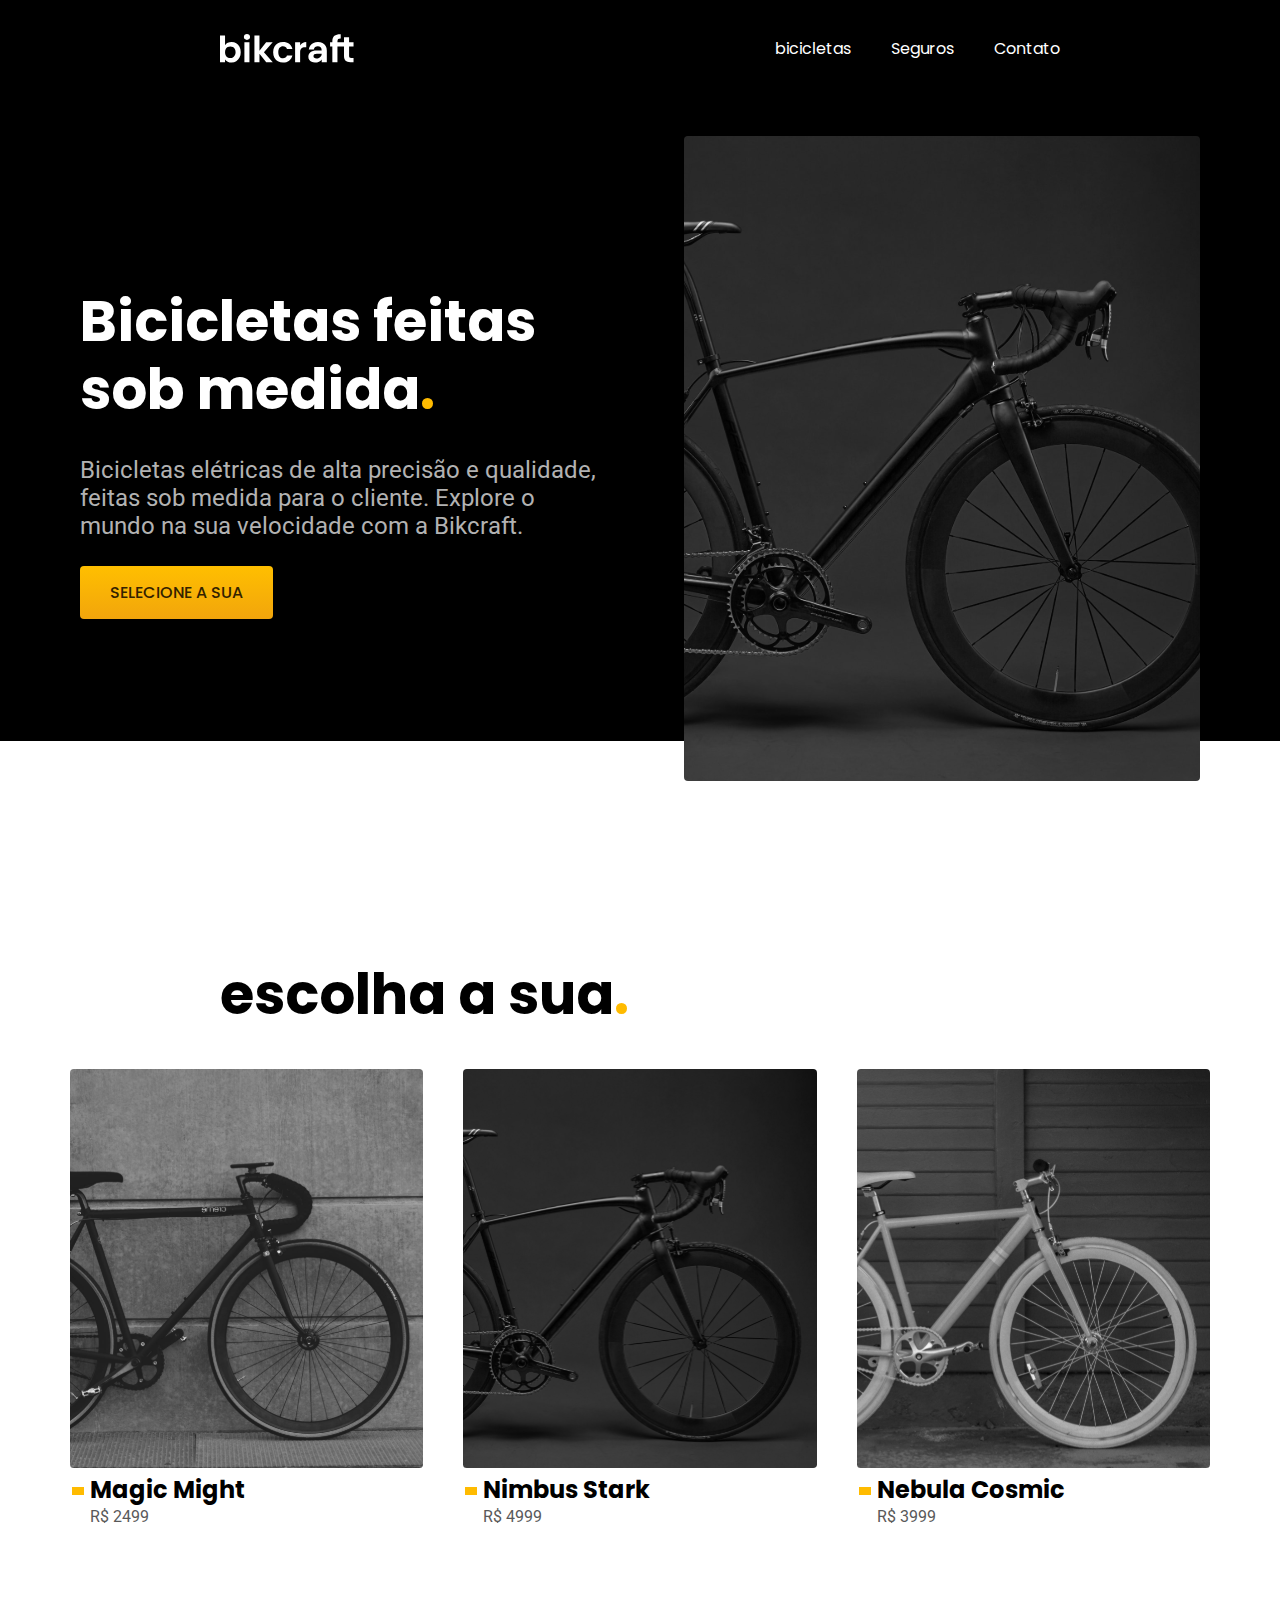
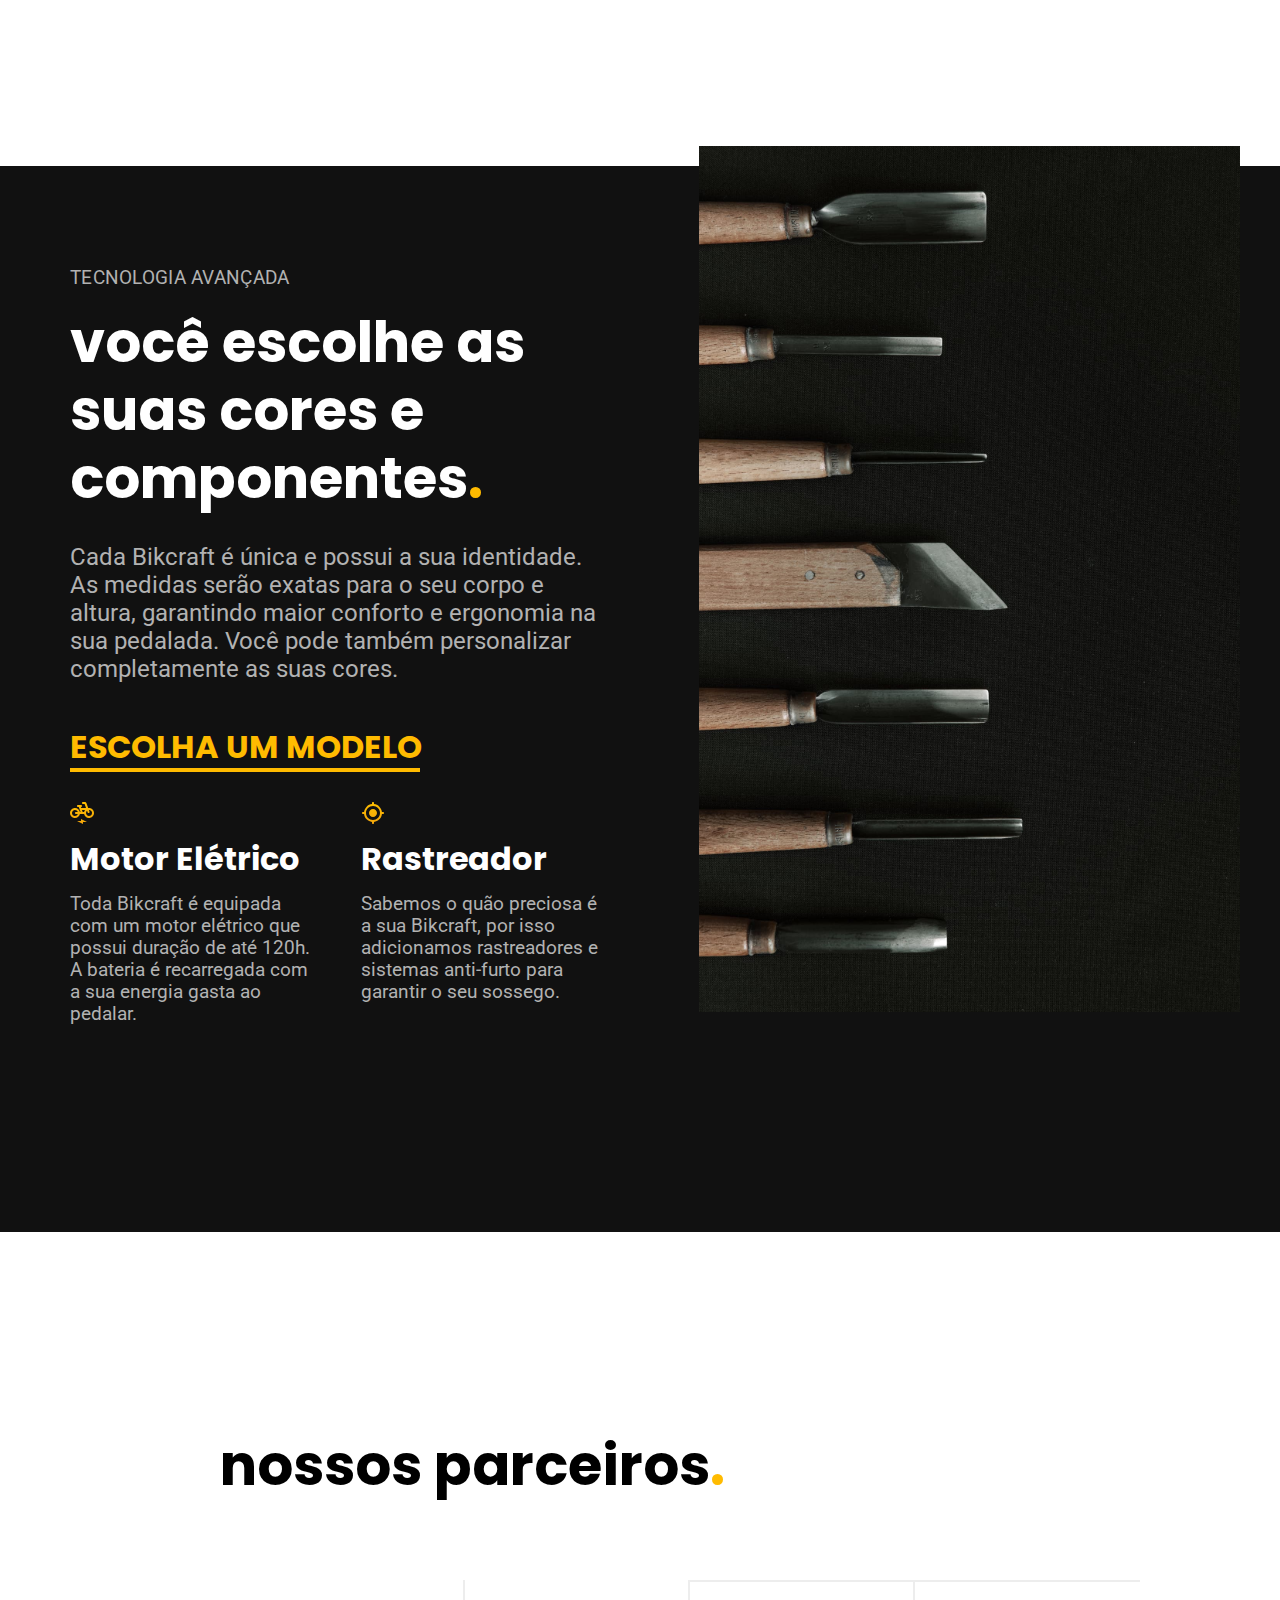
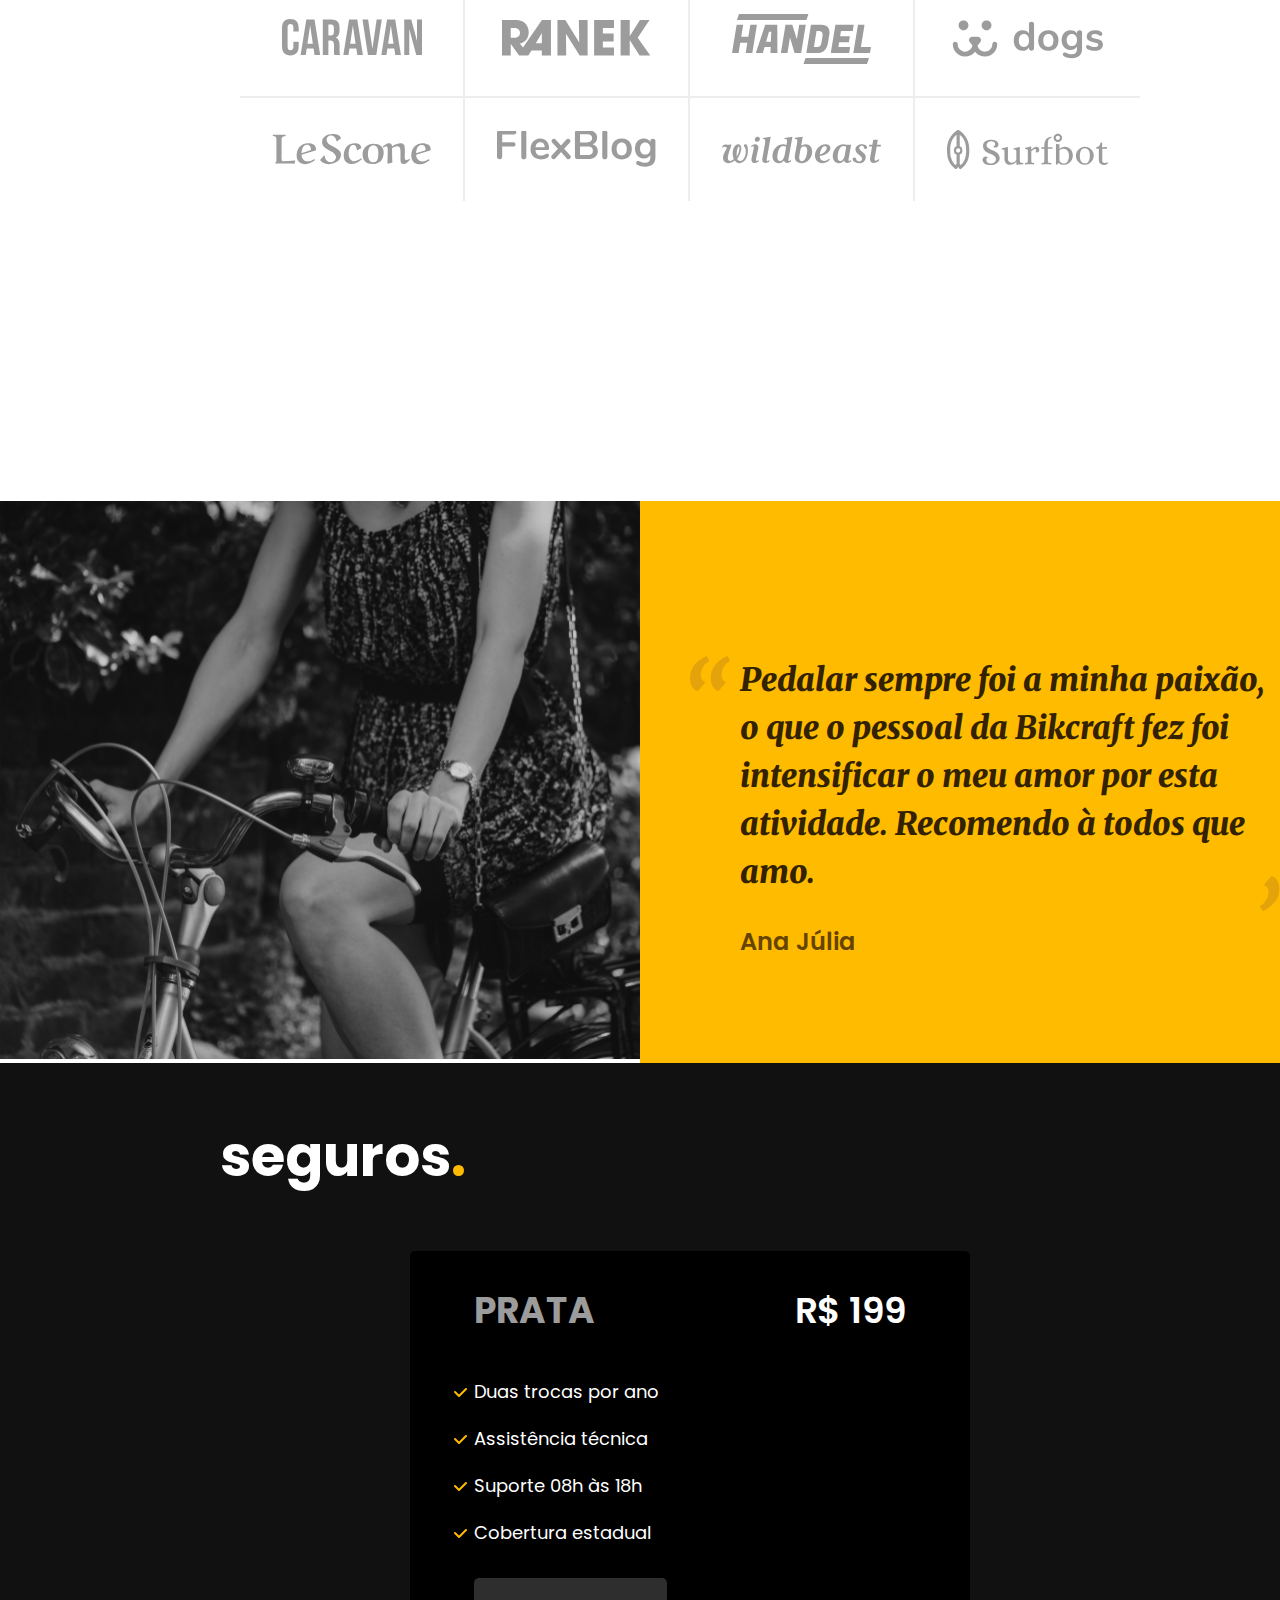
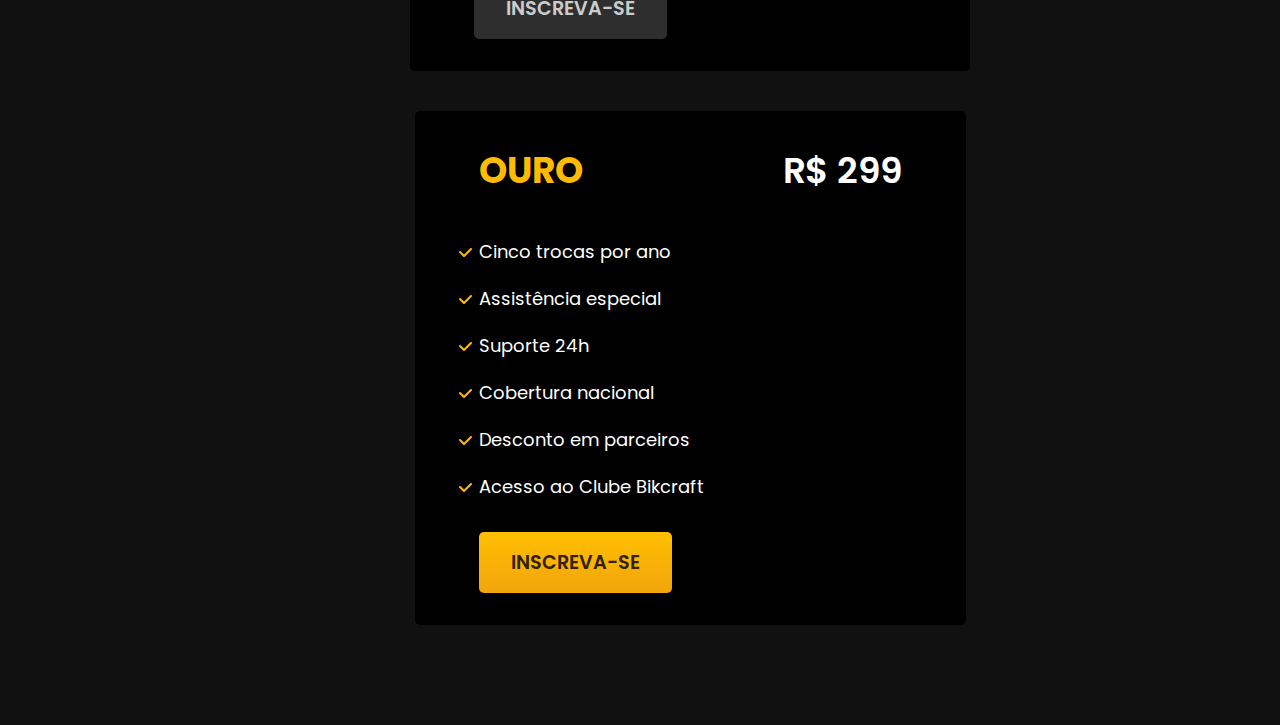
==== commit 48a4b96c: "home-seguros feito" ====
--- a/index.html
+++ b/index.html
@@ -13,6 +13,7 @@
   <link rel="stylesheet" href="./css/diferencial.css">
   <link rel="stylesheet" href="./css/parceiros.css">
   <link rel="stylesheet" href="./css/depoimento.css">
+  <link rel="stylesheet" href="./css/home-seguros.css">
   <title>Bikcraft Loja de bicicletas</title>
 </head>
 
@@ -126,6 +127,43 @@
       <span class="nome-depoimento">Ana Júlia</span>
     </div>
   </article>
+
+  <section class="seguros">
+    <h1 class="titulo">seguros<span>.</span></h1>
+
+    <div class="container-seguros">
+      <div class="blocos-seguros">
+        <div>
+          <h2 class="titulo-prata">PRATA</h2>
+          <span class="preco"> R$ 199</span>
+        </div>
+        <ul class="lista-bloco">
+          <li>Duas trocas por ano</li>
+          <li>Assistência técnica</li>
+          <li>Suporte 08h às 18h</li>
+          <li>Cobertura estadual</li>
+        </ul>
+        <a href="#" class="botao cor-bota-prata">inscreva-se</a>
+      </div>
+
+      <div class="blocos-seguros">
+        <div>
+          <h2 class="titulo-ouro">OURO</h2>
+          <span class="preco"> R$ 299</span>
+        </div>
+        <ul class="lista-bloco">
+          <li>Cinco trocas por ano</li>
+          <li>Assistência especial</li>
+          <li>Suporte 24h</li>
+          <li>Cobertura nacional</li>
+          <li>Desconto em parceiros</li>
+          <li>Acesso ao Clube Bikcraft</li>
+        </ul>
+        <a href="#" class="botao cor-bota-ouro">inscreva-se</a>
+      </div>
+
+    </div>
+  </section>
 </body>
 
 </html>--- a/css/depoimento.css
+++ b/css/depoimento.css
@@ -10,7 +10,10 @@
 
 .container-paragrafo {
   background: #ffbb00;
-  padding: 40px 180px 0 80px;
+  display: flex;
+  justify-content: center;
+  padding-left: 100px;
+  flex-direction: column;
 }
 
 .texto-depoimento {
@@ -20,9 +23,10 @@
   font-size: 3rem;
   line-height: 4rem;
   color: #332200;
-  margin-top: 200px;
-  margin-bottom: 40px;
+  margin-top: 100px;
+  margin-bottom: 30px;
   position: relative;
+  max-width: 550px;
 }
 
 .texto-depoimento::after {
--- a/css/home-seguros.css
+++ b/css/home-seguros.css
@@ -0,0 +1,117 @@
+.seguros {
+  background: #111111;
+  padding: 60px 120px 100px 220px;
+  font-family: "poppins", open sans;
+}
+
+.seguros .titulo {
+  color: #ffffff;
+}
+
+.container-seguros {
+  display: flex;
+  flex-wrap: wrap;
+  gap: 40px;
+  justify-content: center;
+  margin-top: 60px;
+}
+
+.blocos-seguros {
+  background: #000000;
+  padding: 32px 64px;
+  color: #ffffffff;
+  border-radius: 5px;
+}
+
+.blocos-seguros div {
+  display: flex;
+  gap: 200px;
+  margin-bottom: 40px;
+}
+
+.titulo-prata {
+  font-size: 2.25rem;
+  color: #9c9c9c;
+}
+
+.preco {
+  font-size: 2.25rem;
+  font-weight: 600;
+}
+
+.lista-bloco {
+  list-style: none;
+  font-size: 1.125rem;
+}
+
+.lista-bloco li:nth-child(n + 2) {
+  margin-top: 20px;
+}
+
+.lista-bloco li {
+  position: relative;
+}
+.lista-bloco li::before {
+  content: "";
+  width: 50px;
+  height: 50px;
+  position: absolute;
+  background: url("/img/Vector-ok.svg") no-repeat;
+  left: -20px;
+  top: 10px;
+}
+
+.botao {
+  display: inline-block;
+  padding: 16px 32px;
+  margin-top: 32px;
+  text-transform: uppercase;
+  font-weight: 600;
+  border-radius: 5px;
+  font-size: 1.2rem;
+}
+
+.cor-bota-prata {
+  color: #cccccc;
+  background: #2e2e2e;
+}
+
+.titulo-ouro {
+  font-size: 2.25rem;
+  color: #ffbb00;
+}
+
+.cor-bota-ouro {
+  color: #332200;
+  background: linear-gradient(180deg, #ffbf00 0%, #f2a50c 100%);
+  box-shadow: 0px 1px 2px rgba(0, 0, 0, 0.1);
+}
+
+.blocos-seguros a {
+  text-decoration: none;
+}
+
+@media (max-width: 900px) {
+  .container-seguros {
+    justify-content: start;
+  }
+
+  .blocos-seguros div {
+    flex-direction: column;
+    gap: 10px;
+  }
+  .preco {
+    font-size: 1.5rem;
+  }
+}
+
+@media (max-width: 680px) {
+  .seguros {
+    padding-left: 80px;
+  }
+
+  .botao {
+    white-space: nowrap;
+    font-size: 1rem;
+  }
+}
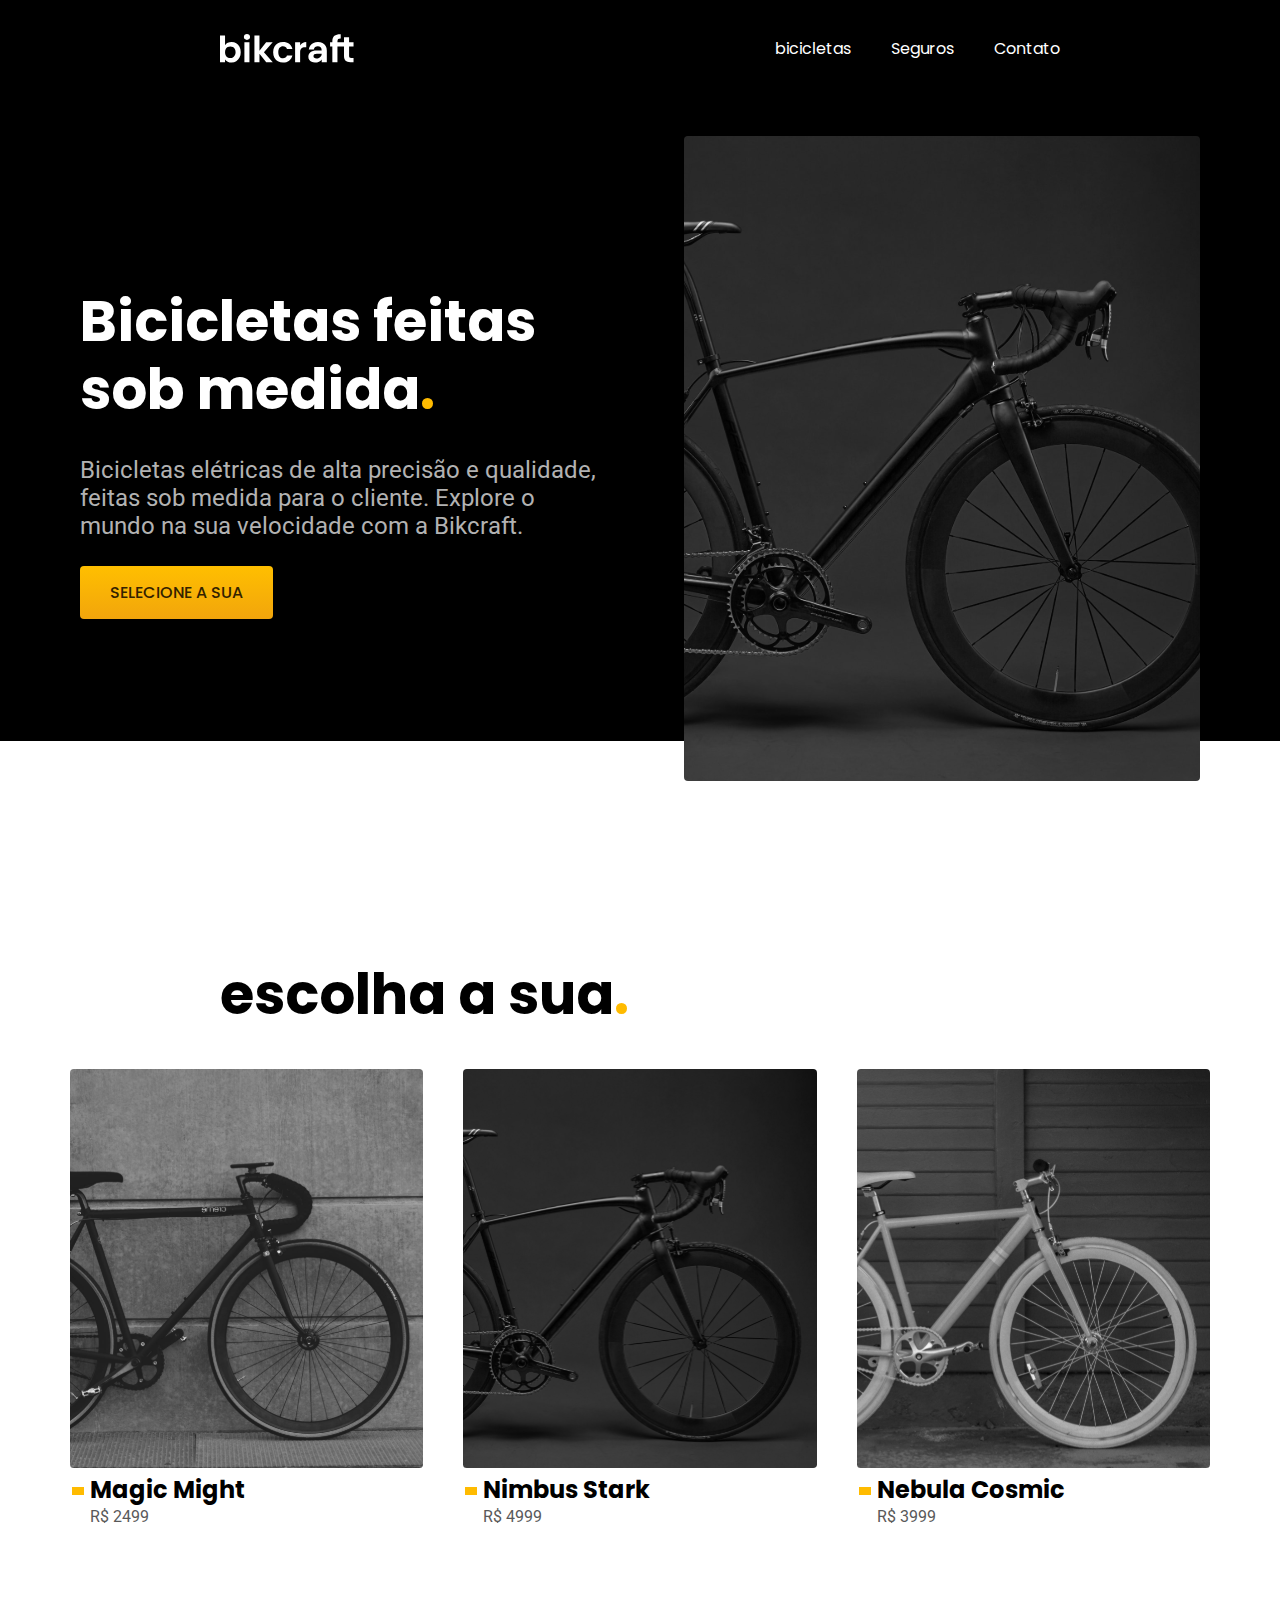
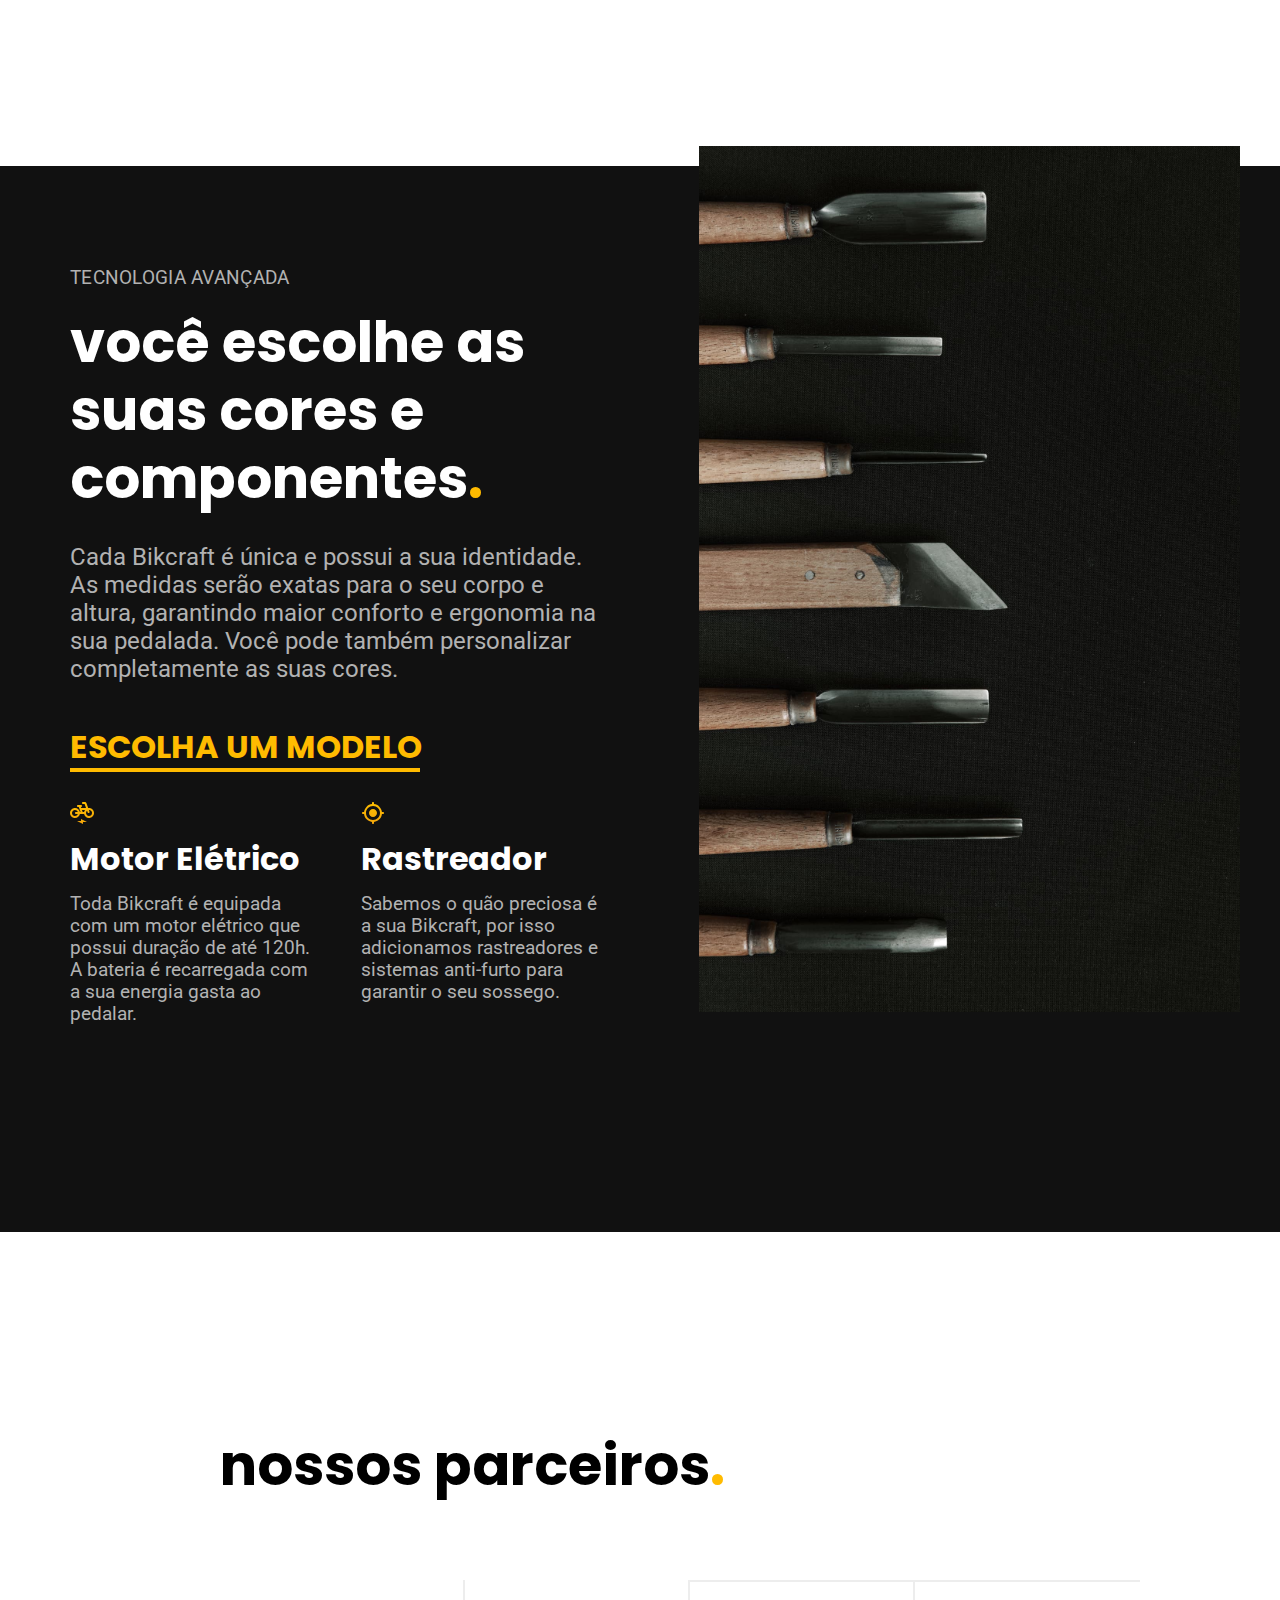
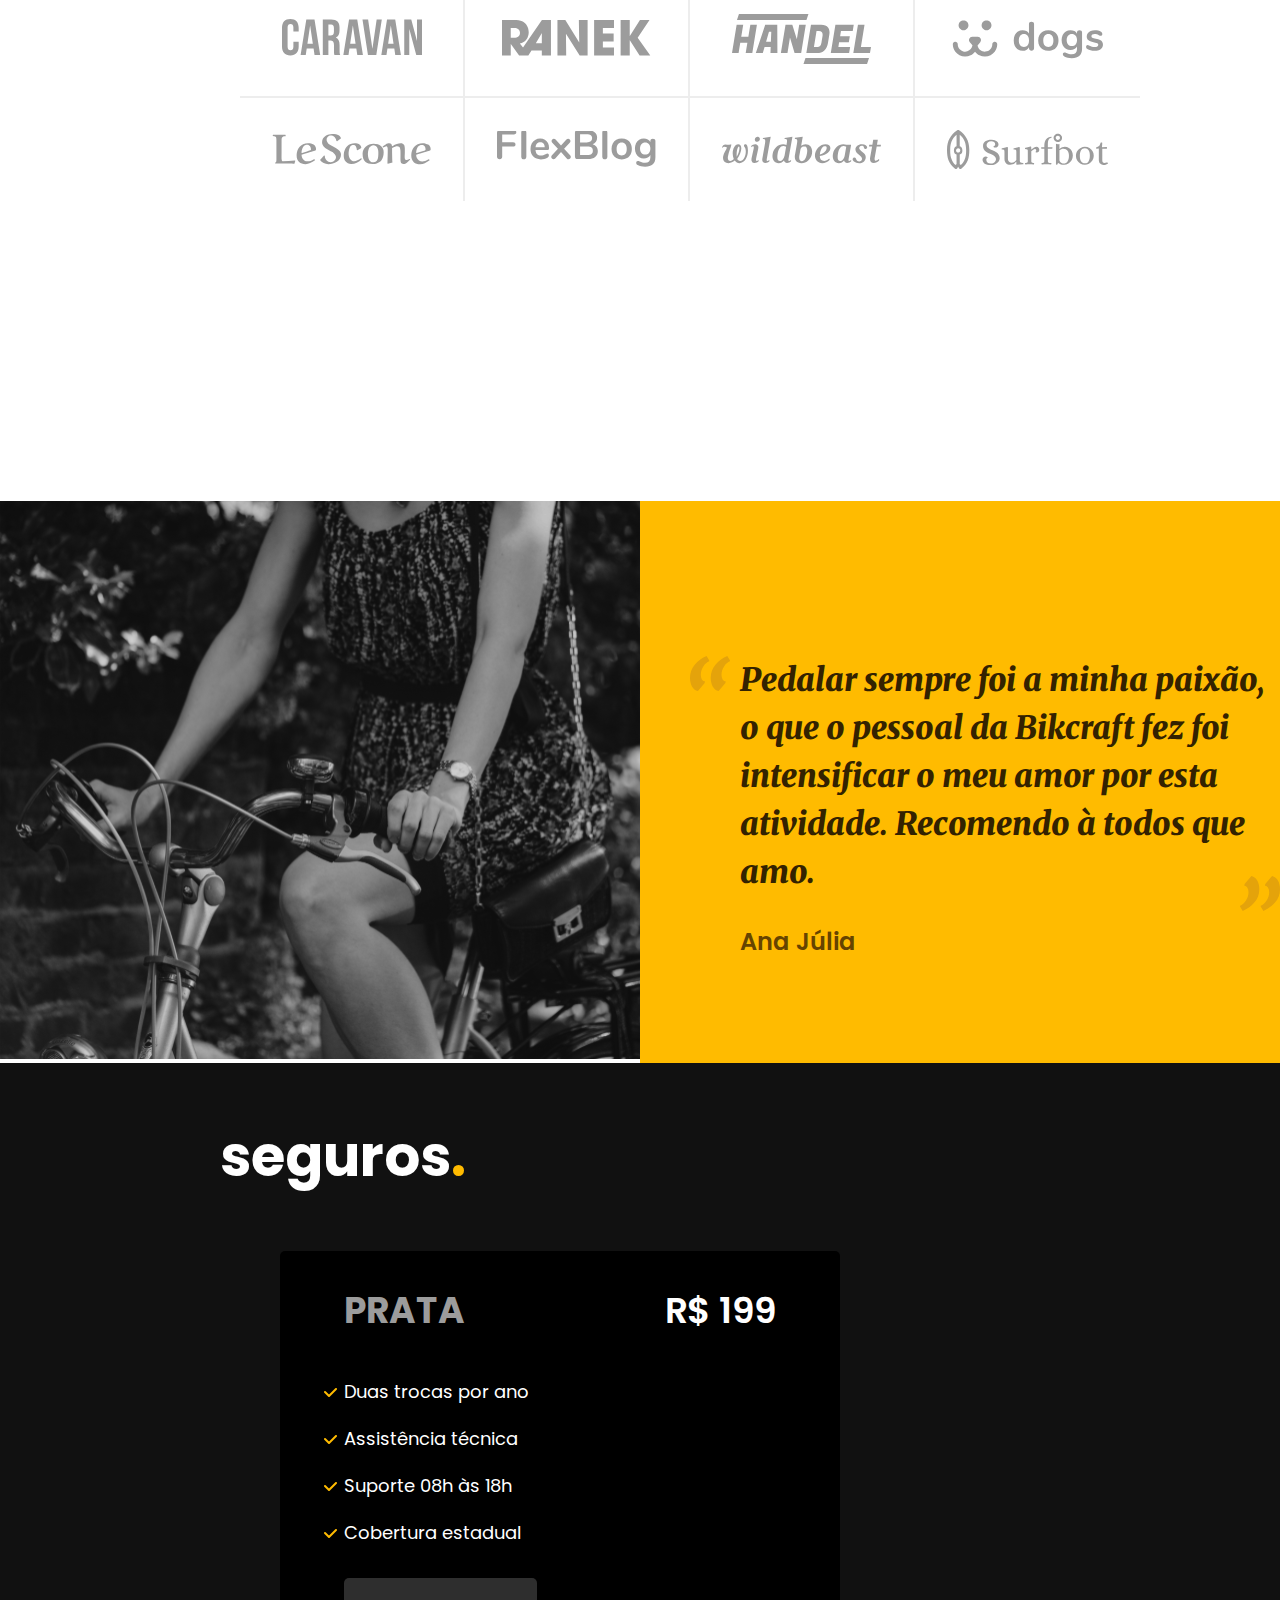
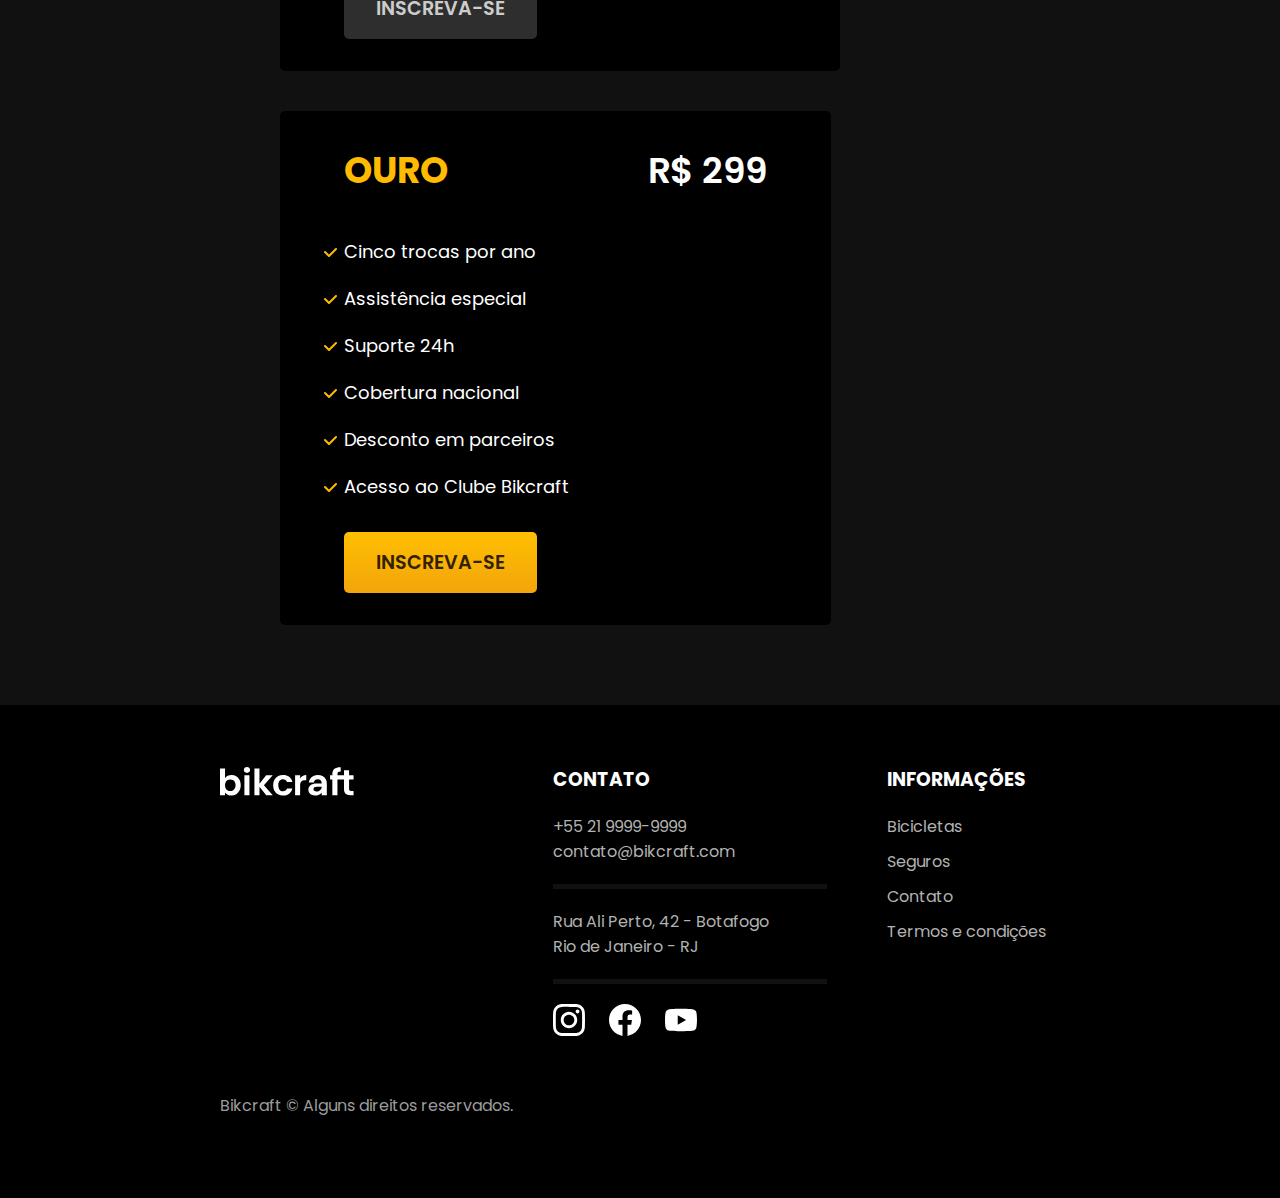
==== commit ed8ce64f: "page rodape ok" ====
--- a/index.html
+++ b/index.html
@@ -14,6 +14,7 @@
   <link rel="stylesheet" href="./css/parceiros.css">
   <link rel="stylesheet" href="./css/depoimento.css">
   <link rel="stylesheet" href="./css/home-seguros.css">
+  <link rel="stylesheet" href="./css/home-rodape.css">
   <title>Bikcraft Loja de bicicletas</title>
 </head>
 
@@ -164,6 +165,39 @@
 
     </div>
   </section>
+
+  <footer class="rodape">
+
+    <div class="container-rodape">
+      <img src="/img/bikcraft.svg" alt="logo">
+
+      <div class="contato-rodape">
+        <h3 class="titulo-rodape">CONTATO</h3>
+        <span>+55 21 9999-9999 <br> contato@bikcraft.com</span>
+        <span>Rua Ali Perto, 42 - Botafogo <br> Rio de Janeiro - RJ</span>
+        <img src="/img/instagram.svg" alt="icon instagram">
+        <img src="/img/facebook.svg" alt="icon facebook">
+        <img src="/img/youtube.svg" alt="icon youtube">
+      </div>
+
+      <div class="informacoes">
+        <h3 class="titulo-rodape">INFORMAÇÕES</h3>
+        <ul>
+          <li>Bicicletas</li>
+        </ul>
+        <ul>
+          <li>Seguros</li>
+        </ul>
+        <ul>
+          <li>Contato</li>
+        </ul>
+        <ul>
+          <li>Termos e condições</li>
+        </ul>
+      </div>
+    </div>
+    <span class="direitos">Bikcraft © Alguns direitos reservados.</span>
+  </footer>
 </body>
 
 </html>--- a/css/depoimento.css
+++ b/css/depoimento.css
@@ -68,6 +68,10 @@
   .texto-depoimento {
     margin-top: 50px;
   }
+
+  .texto-depoimento::after {
+    right: 0px;
+  }
 }
 
 @media (max-width: 1200px) {
--- a/css/home-seguros.css
+++ b/css/home-seguros.css
@@ -1,7 +1,8 @@
 .seguros {
   background: #111111;
-  padding: 60px 120px 100px 220px;
-  font-family: "poppins", open sans;
+  padding: 60px 120px 80px 220px;
+  font-family: "poppins", system-ui, -apple-system, BlinkMacSystemFont, "Segoe UI", Roboto, Oxygen, Ubuntu, Cantarell, "Open Sans", "Helvetica Neue",
+    sans-serif;
 }
 
 .seguros .titulo {
@@ -12,7 +13,7 @@
   display: flex;
   flex-wrap: wrap;
   gap: 40px;
-  justify-content: center;
+  margin-left: 60px;
   margin-top: 60px;
 }
 
@@ -69,6 +70,11 @@
   font-weight: 600;
   border-radius: 5px;
   font-size: 1.2rem;
+  transition: transform 1s;
+}
+
+.botao:hover {
+  transform: scale(1.1);
 }
 
 .cor-bota-prata {
--- a/css/home-rodape.css
+++ b/css/home-rodape.css
@@ -0,0 +1,69 @@
+.rodape {
+  background: #000000;
+  padding: 60px 120px 80px 220px;
+  font-family: "poppins", system-ui, -apple-system, BlinkMacSystemFont, "Segoe UI", Roboto, Oxygen, Ubuntu, Cantarell, "Open Sans", "Helvetica Neue",
+    sans-serif;
+}
+
+.container-rodape {
+  display: grid;
+  grid-template-columns: repeat(3, 1fr);
+  gap: 60px;
+  color: #ffffffff;
+}
+
+.rodape img {
+  max-width: 100%;
+}
+
+.titulo-rodape {
+  margin-bottom: 20px;
+}
+
+.contato-rodape span {
+  display: block;
+  margin-bottom: 20px;
+  color: #b2b2b2;
+  position: relative;
+  padding-bottom: 20px;
+  border-bottom: 5px solid #111111;
+}
+
+.contato-rodape img {
+  margin-right: 20px;
+}
+
+.informacoes ul {
+  list-style: none;
+}
+
+.titulo-informacoes {
+  margin-bottom: 20px;
+}
+
+.informacoes ul li {
+  margin-bottom: 10px;
+  color: #b2b2b2;
+}
+
+.direitos {
+  display: block;
+  margin-top: 50px;
+  color: #9c9c9c;
+}
+
+@media (max-width: 900px) {
+  .container-rodape {
+    grid-template-columns: repeat(2, 1fr);
+  }
+
+  .rodape img {
+    display: none;
+  }
+}
+
+@media (max-width: 680px) {
+  .rodape {
+    padding-left: 80px;
+  }
+}
